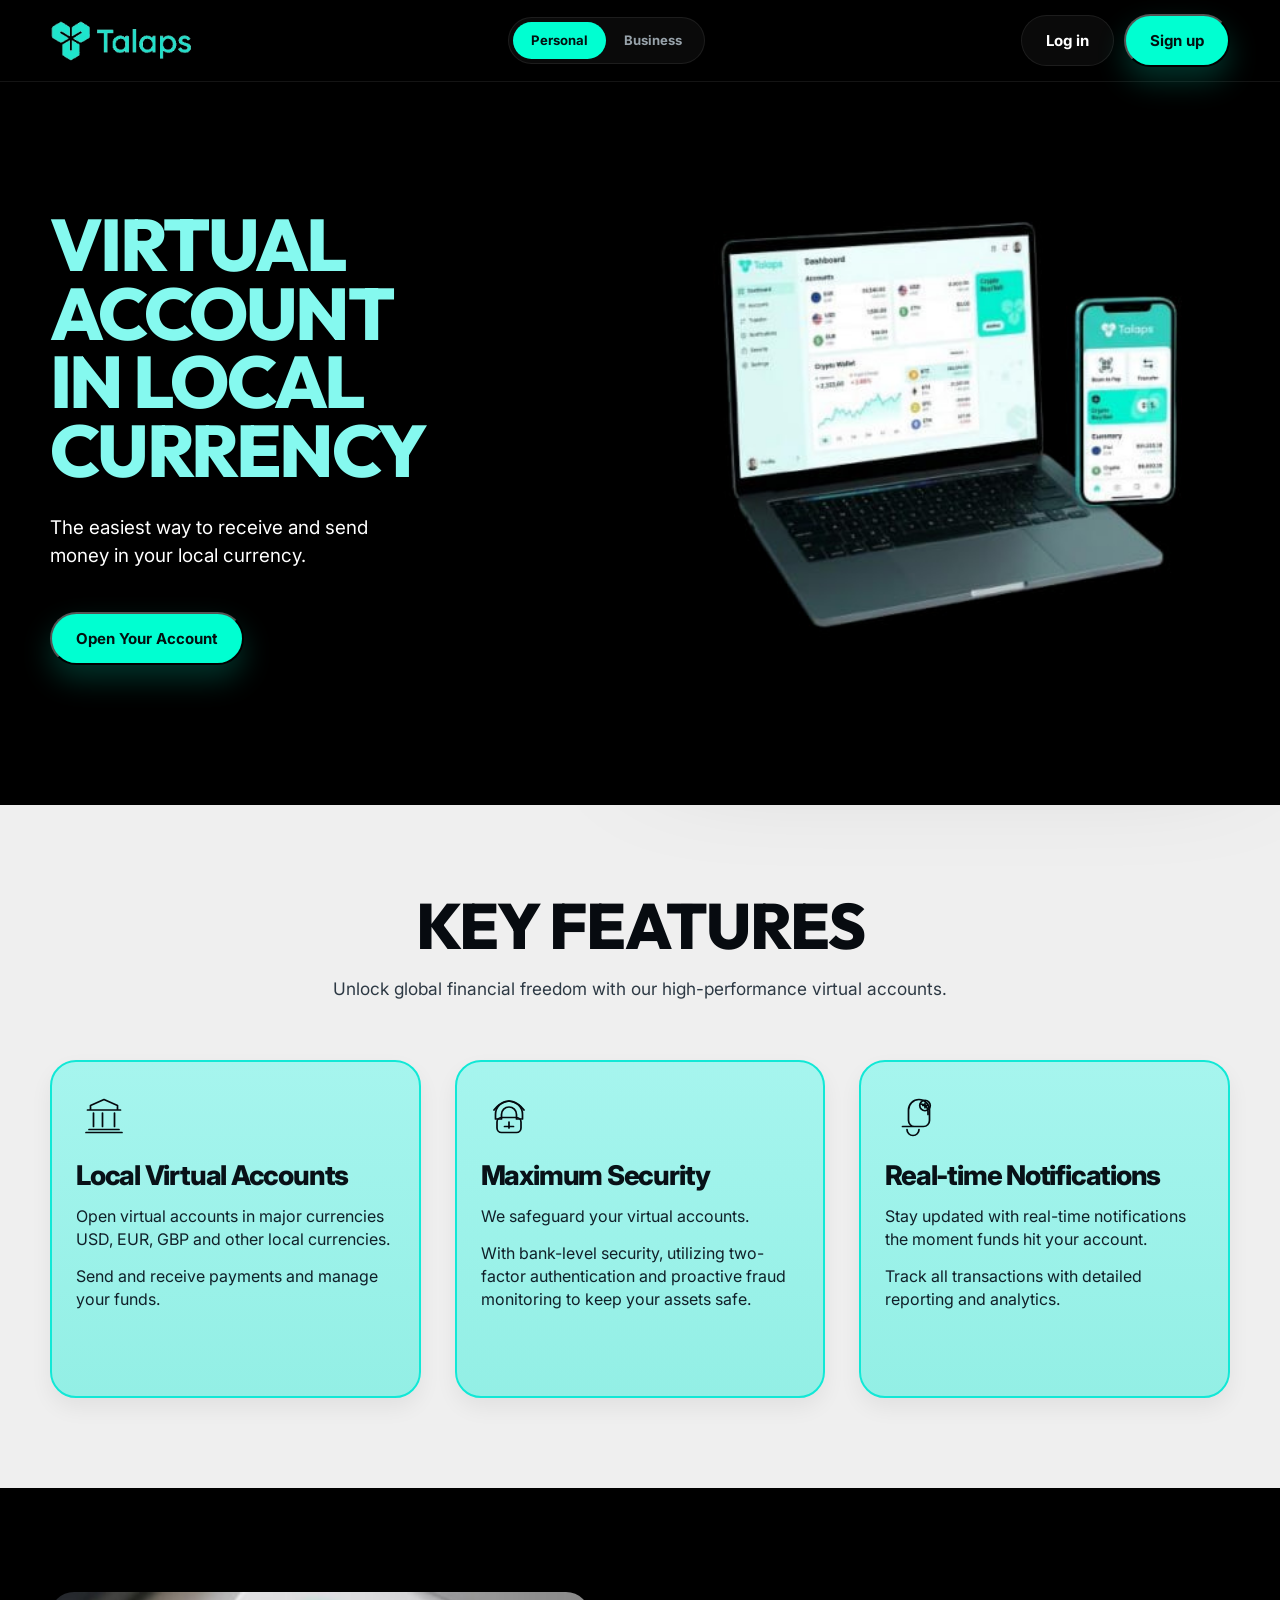
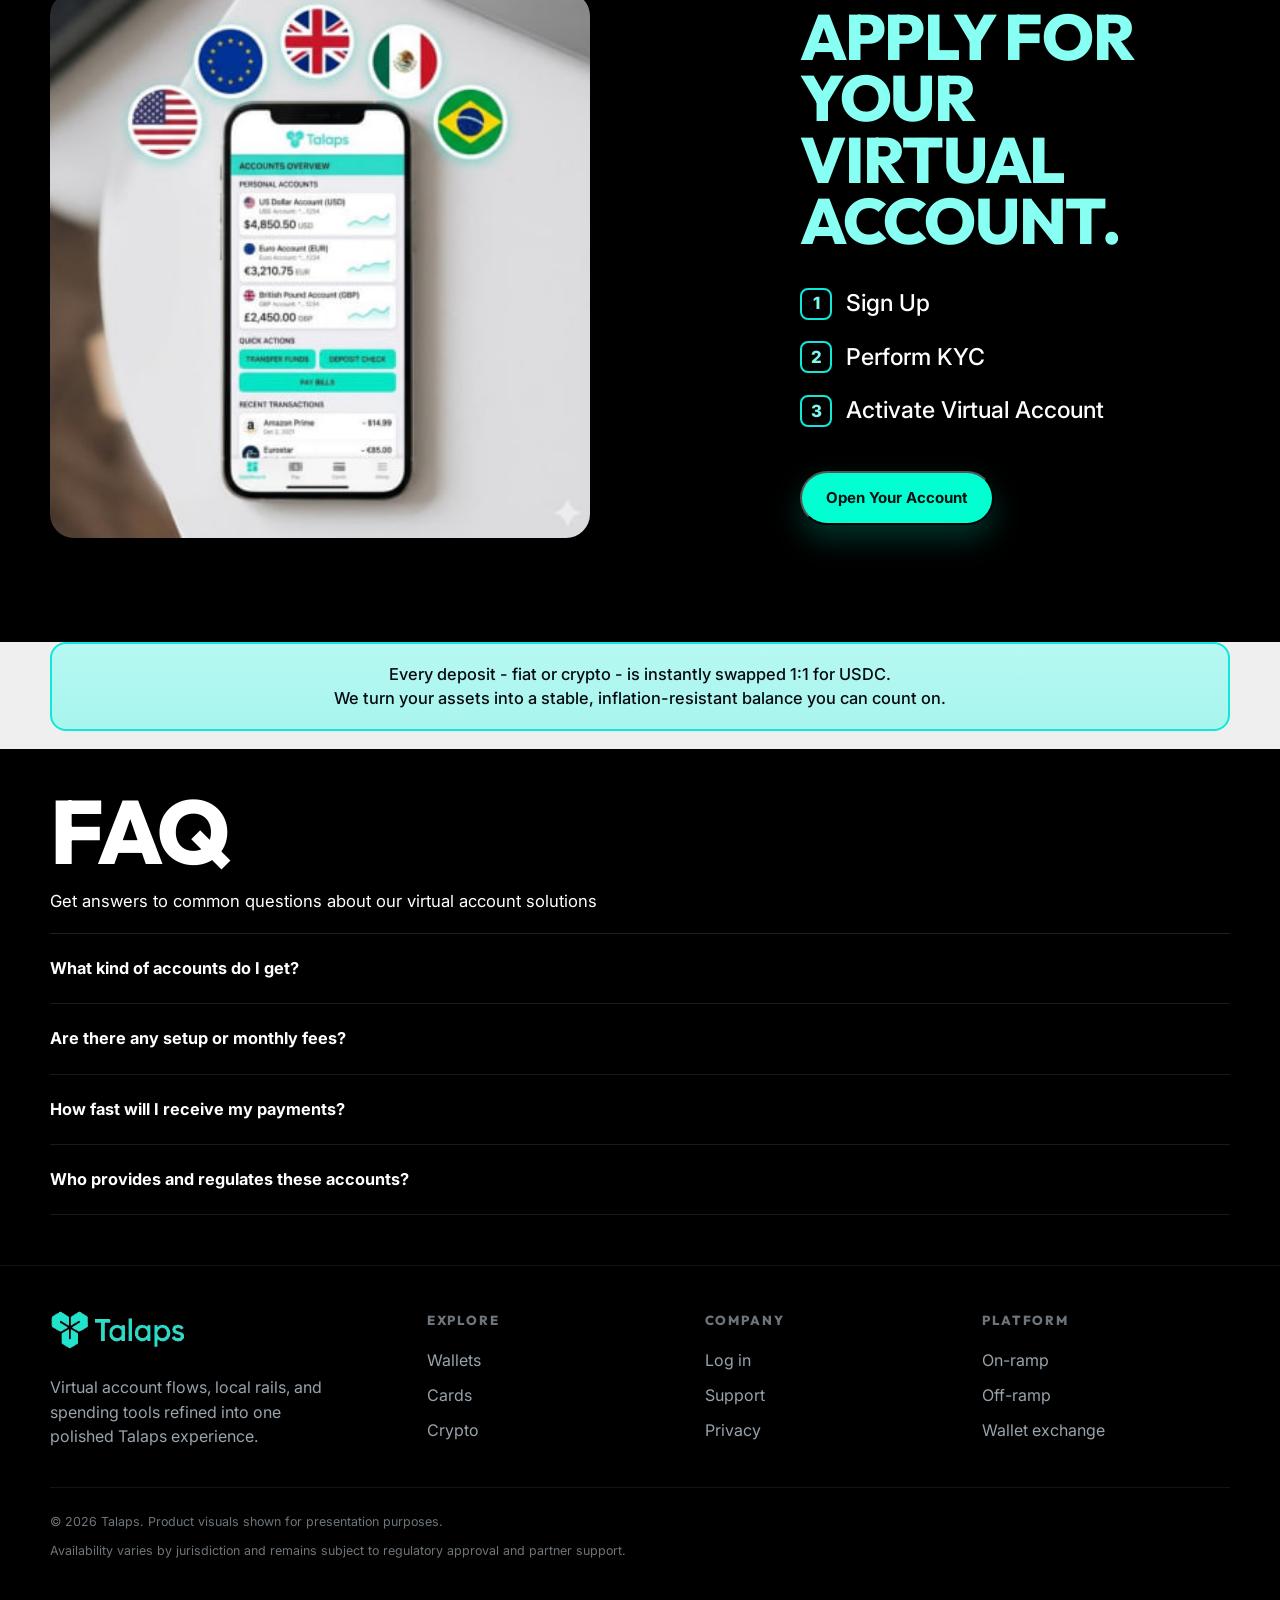
==== accounts.html @ 057b043e "Update Talaps site pages and assets # Conflicts: #	style.css" ====
<!DOCTYPE html>
<html lang="en">

<head>
    <meta charset="UTF-8">
    <meta name="viewport" content="width=device-width, initial-scale=1.0">
    <title>Talaps Accounts | Virtual Account In Local Currency</title>
    <link rel="preconnect" href="https://fonts.googleapis.com">
    <link rel="preconnect" href="https://fonts.gstatic.com" crossorigin>
    <link
        href="https://fonts.googleapis.com/css2?family=Inter:wght@400;500;600;700;800&family=Outfit:wght@700;800&display=swap"
        rel="stylesheet">
    <link rel="stylesheet" href="style.css">
    <script src="app.js" defer></script>
</head>

<body class="accounts-page-body">
    <nav class="navbar">
        <div class="nav-content">
            <a href="index.html" class="logo" aria-label="Talaps home">
                <img src="assets/talaps555_clean_edgepeeled.png" alt="Talaps" class="logo-img">
            </a>

            <div class="segment-menu" data-segment-menu>
                <div class="toggle-pill" aria-label="Product type">
                    <button type="button" class="toggle-btn active" data-type="personal" data-segment-panel="personal">Personal</button>
                    <button type="button" class="toggle-btn" data-type="business" data-segment-panel="business">Business</button>
                </div>

                <div class="segment-submenu active" data-segment-submenu="personal" aria-label="Personal product categories">
                    <a href="accounts.html" class="submenu-link active">Accounts</a>
                    <a href="cards.html" class="submenu-link">Cards</a>
                    <a href="crypto.html" class="submenu-link">Crypto</a>
                </div>

                <div class="segment-submenu" data-segment-submenu="business" aria-label="Business product categories">
                    <a href="business.html#business-accounts" class="submenu-link">Accounts</a>
                    <a href="business.html#business-cards" class="submenu-link">Cards</a>
                    <a href="business.html#business-crypto" class="submenu-link">Crypto</a>
                </div>
            </div>

            <div class="nav-auth" aria-label="Account access">
                <button type="button" class="btn btn-secondary nav-auth-btn" data-auth-open="login">Log in</button>
                <button type="button" class="btn btn-primary nav-auth-btn nav-auth-btn-primary"
                    data-auth-open="register">Sign up</button>
            </div>
        </div>
    </nav>

    <div class="auth-modal" data-auth-modal hidden>
        <div class="auth-modal-backdrop" data-auth-close></div>
        <div class="auth-dialog" role="dialog" aria-modal="true" aria-labelledby="auth-title">
            <button type="button" class="auth-close" data-auth-close aria-label="Close account dialog">&times;</button>

            <div class="auth-brand-row">
                <span class="auth-brand-mark" aria-hidden="true">
                    <img src="assets/talaps_mark.svg" alt="" class="auth-brand-mark-img">
                </span>
                <div class="auth-brand-copy">
                    <h2 id="auth-title" data-auth-title>Welcome back to Talaps</h2>
                    <p class="auth-brand-text" data-auth-subtitle>Sign in to your account</p>
                </div>
            </div>

            <form class="auth-form" data-auth-form novalidate>
                <label class="auth-field" data-auth-name-field hidden>
                    <span>Full name</span>
                    <input type="text" name="full_name" placeholder="Your name" autocomplete="name">
                </label>

                <label class="auth-field">
                    <span>Email</span>
                    <input type="email" name="email" placeholder="Email" autocomplete="email">
                </label>

                <label class="auth-field">
                    <span>Password</span>
                    <input type="password" name="password" placeholder="Password" autocomplete="current-password">
                </label>

                <label class="auth-field" data-auth-confirm-field hidden>
                    <span>Confirm password</span>
                    <input type="password" name="confirm_password" placeholder="Confirm password"
                        autocomplete="new-password">
                </label>

                <button type="submit" class="auth-submit" data-auth-submit>Continue</button>
            </form>

            <div class="auth-meta" data-auth-login-meta>
                <a href="#" class="auth-link">Forgot password?</a>
            </div>

            <p class="auth-switch-row" data-auth-login-switch>
                Don't have an account?
                <button type="button" class="auth-switch-link" data-auth-switch="register">Register</button>
            </p>

            <p class="auth-switch-row" data-auth-register-switch hidden>
                Already have an account?
                <button type="button" class="auth-switch-link" data-auth-switch="login">Log in</button>
            </p>
        </div>
    </div>

    <main class="accounts-page-main">
        <section class="accounts-hero">
            <div class="accounts-shell accounts-hero-grid">
                <div class="accounts-hero-copy reveal">
                    <h1 class="accounts-hero-title">VIRTUAL ACCOUNT<br>IN LOCAL CURRENCY</h1>
                    <p class="accounts-hero-subtitle">The easiest way to receive and send money in your local currency.</p>
                    <button type="button" class="btn btn-primary accounts-hero-cta" data-auth-open="register">Open Your Account</button>
                </div>

                <div class="accounts-hero-visual reveal" data-reveal="right">
                    <img src="assets/talaps500.jpg" alt="Talaps dashboard shown on laptop and phone"
                        class="accounts-hero-composite">
                </div>
            </div>
        </section>

        <section class="accounts-features-section">
            <div class="accounts-shell">
                <div class="accounts-section-head reveal">
                    <h2>KEY FEATURES</h2>
                    <p>Unlock global financial freedom with our high-performance virtual accounts.</p>
                </div>

                <div class="accounts-feature-grid">
                    <article class="accounts-feature-card reveal">
                        <div class="accounts-feature-icon" aria-hidden="true">
                            <svg viewBox="0 0 64 64" role="presentation">
                                <path d="M10 24h44M14 24V18l18-8 18 8v6M18 28v18M30 28v18M46 28v18M12 50h40M8 54h48" />
                            </svg>
                        </div>
                        <h3>Local Virtual Accounts</h3>
                        <p>Open virtual accounts in major currencies USD, EUR, GBP and other local currencies.</p>
                        <p>Send and receive payments and manage your funds.</p>
                    </article>

                    <article class="accounts-feature-card reveal">
                        <div class="accounts-feature-icon" aria-hidden="true">
                            <svg viewBox="0 0 64 64" role="presentation">
                                <path d="M32 12a18 18 0 0 1 18 18v6h-8v-6a10 10 0 0 0-20 0v6h-8v-6a18 18 0 0 1 18-18Z" />
                                <rect x="16" y="34" width="32" height="20" rx="6" ry="6" />
                                <path d="M32 40v8M26 46h12" />
                                <path d="M12 24c4-6 10-10 20-12M52 24c-4-6-10-10-20-12" />
                            </svg>
                        </div>
                        <h3>Maximum Security</h3>
                        <p>We safeguard your virtual accounts.</p>
                        <p>With bank-level security, utilizing two-factor authentication and proactive fraud monitoring to keep your assets safe.</p>
                    </article>

                    <article class="accounts-feature-card reveal">
                        <div class="accounts-feature-icon" aria-hidden="true">
                            <svg viewBox="0 0 64 64" role="presentation">
                                <path d="M18 46h28a8 8 0 0 0 8-8V24a14 14 0 0 0-28 0v14a8 8 0 0 0 8 8Z" />
                                <path d="M24 50a8 8 0 0 0 16 0" />
                                <path d="M42 16a10 10 0 0 1 10 10v4" />
                                <circle cx="48" cy="18" r="7" />
                                <path d="M48 15v6M45 18h6" />
                            </svg>
                        </div>
                        <h3>Real-time Notifications</h3>
                        <p>Stay updated with real-time notifications the moment funds hit your account.</p>
                        <p>Track all transactions with detailed reporting and analytics.</p>
                    </article>
                </div>
            </div>
        </section>

        <section class="accounts-apply-section">
            <div class="accounts-shell accounts-apply-grid">
                <div class="accounts-apply-visual reveal" data-reveal="left">
                    <div class="accounts-apply-frame">
                        <img src="assets/talaps501.jpg" alt="Talaps virtual account interface with country flags"
                            class="accounts-apply-image">
                    </div>
                </div>

                <div class="accounts-apply-copy reveal">
                    <h2>APPLY FOR YOUR<br>VIRTUAL ACCOUNT.</h2>

                    <ol class="accounts-step-list">
                        <li><span class="accounts-step-number">1</span><span>Sign Up</span></li>
                        <li><span class="accounts-step-number">2</span><span>Perform KYC</span></li>
                        <li><span class="accounts-step-number">3</span><span>Activate Virtual Account</span></li>
                    </ol>

                    <button type="button" class="btn btn-primary accounts-apply-cta" data-auth-open="register">Open Your Account</button>
                </div>
            </div>
        </section>

        <section class="accounts-note-section">
            <div class="accounts-shell">
                <div class="accounts-note-banner reveal">
                    <p>Every deposit - fiat or crypto - is instantly swapped 1:1 for USDC.</p>
                    <p>We turn your assets into a stable, inflation-resistant balance you can count on.</p>
                </div>
            </div>
        </section>

        <section class="accounts-faq-section">
            <div class="accounts-shell accounts-faq-shell reveal">
                <h2 class="accounts-faq-title">FAQ</h2>
                <p class="accounts-faq-intro">Get answers to common questions about our virtual account solutions</p>

                <div class="faq-container">
                    <div class="faq-item">
                        <button class="faq-trigger" aria-expanded="false">
                            <span>What kind of accounts do I get?</span>
                            <span class="faq-symbol" aria-hidden="true">+</span>
                        </button>
                        <div class="faq-answer">
                            <div class="faq-answer-inner">
                                <p>Talaps virtual accounts are built for local-currency receiving, global payments, and smooth balance management in one place.</p>
                            </div>
                        </div>
                    </div>

                    <div class="faq-item">
                        <button class="faq-trigger" aria-expanded="false">
                            <span>Are there any setup or monthly fees?</span>
                            <span class="faq-symbol" aria-hidden="true">+</span>
                        </button>
                        <div class="faq-answer">
                            <div class="faq-answer-inner">
                                <p>Pricing depends on your selected plan and region, with the full breakdown shown before you complete onboarding.</p>
                            </div>
                        </div>
                    </div>

                    <div class="faq-item">
                        <button class="faq-trigger" aria-expanded="false">
                            <span>How fast will I receive my payments?</span>
                            <span class="faq-symbol" aria-hidden="true">+</span>
                        </button>
                        <div class="faq-answer">
                            <div class="faq-answer-inner">
                                <p>Transfer speed depends on the corridor and rail used, but the product is designed for fast visibility once funds arrive.</p>
                            </div>
                        </div>
                    </div>

                    <div class="faq-item">
                        <button class="faq-trigger" aria-expanded="false">
                            <span>Who provides and regulates these accounts?</span>
                            <span class="faq-symbol" aria-hidden="true">+</span>
                        </button>
                        <div class="faq-answer">
                            <div class="faq-answer-inner">
                                <p>Talaps works with regulated partners and licensed infrastructure where required for account issuance and payment rails.</p>
                            </div>
                        </div>
                    </div>
                </div>
            </div>
        </section>
    </main>

    <footer class="footer accounts-footer">
        <div class="container footer-grid">
            <div class="footer-brand">
                <a href="index.html" class="logo">
                    <img src="assets/talaps555_clean_edgepeeled.png" alt="Talaps" class="logo-img footer-logo">
                </a>
                <p>Virtual account flows, local rails, and spending tools refined into one polished Talaps experience.</p>
            </div>

            <div class="footer-col">
                <h4>Explore</h4>
                <a href="accounts.html">Wallets</a>
                <a href="cards.html">Cards</a>
                <a href="crypto.html">Crypto</a>
            </div>

            <div class="footer-col">
                <h4>Company</h4>
                <a href="#" data-auth-open="login">Log in</a>
                <a href="#">Support</a>
                <a href="#">Privacy</a>
            </div>

            <div class="footer-col">
                <h4>Platform</h4>
                <a href="#">On-ramp</a>
                <a href="#">Off-ramp</a>
                <a href="#">Wallet exchange</a>
            </div>
        </div>

        <div class="container fine-print">
            <p>&copy; 2026 Talaps. Product visuals shown for presentation purposes.</p>
            <p>Availability varies by jurisdiction and remains subject to regulatory approval and partner support.</p>
        </div>
    </footer>
</body>

</html>
---- style.css ----
:root {
    --accent: #00ffd1;
    --accent-strong: #00f1c6;
    --accent-soft: rgba(0, 255, 209, 0.16);
    --accent-border: rgba(0, 255, 209, 0.28);
    --bg-dark: #090b0c;
    --bg-panel: #111416;
    --bg-panel-strong: #15191c;
    --bg-light: #f8f8f6;
    --text-primary: #ffffff;
    --text-secondary: #98a3ab;
    --text-muted: #6d757b;
    --text-dark: #101215;
    --border-dark: rgba(255, 255, 255, 0.08);
    --border-light: rgba(10, 18, 24, 0.12);
    --shadow-soft: 0 18px 48px rgba(0, 0, 0, 0.26);
    --shadow-strong: 0 28px 70px rgba(0, 0, 0, 0.42);
    --container-width: 1180px;
    --section-padding: clamp(64px, 7vw, 96px);
    --navbar-height: 76px;
    --hero-edge-gap: clamp(52px, 5vw, 78px);
    --radius-lg: 24px;
    --radius-xl: 32px;
    --transition-smooth: 280ms ease;
}

* {
    box-sizing: border-box;
}

html {
    scroll-behavior: smooth;
}

body {
    margin: 0;
    background:
        radial-gradient(circle at top, rgba(0, 255, 209, 0.06), transparent 24%),
        var(--bg-dark);
    color: var(--text-primary);
    font-family: 'Inter', sans-serif;
    line-height: 1.55;
    overflow-x: hidden;
    -webkit-font-smoothing: antialiased;
}

img {
    display: block;
    max-width: 100%;
}

a {
    color: inherit;
    text-decoration: none;
}

button {
    font: inherit;
}

h1,
h2,
h3,
h4 {
    margin: 0;
    font-family: 'Outfit', sans-serif;
    font-weight: 800;
    letter-spacing: -0.02em;
    text-transform: uppercase;
}

p {
    margin: 0;
}

.container,
.nav-content {
    width: min(calc(100% - 48px), var(--container-width));
    margin: 0 auto;
}

.section {
    padding: var(--section-padding) 0;
}

.white-bg {
    background: var(--bg-light);
    color: var(--text-dark);
}

.section-title {
    font-size: clamp(2.5rem, 6vw, 4rem);
    text-align: center;
    margin-bottom: 60px;
    line-height: 1.15;
}

.text-gradient {
    background: linear-gradient(135deg, #ffffff 0%, var(--accent) 76%);
    -webkit-background-clip: text;
    background-clip: text;
    -webkit-text-fill-color: transparent;
}

.navbar {
    position: relative;
    inset: auto;
    height: auto;
    display: flex;
    align-items: center;
    background: rgba(9, 11, 12, 0.9);
    backdrop-filter: blur(18px);
    -webkit-backdrop-filter: blur(18px);
    border-bottom: 1px solid var(--border-dark);
    z-index: 1000;
    transition: background var(--transition-smooth), border-color var(--transition-smooth), box-shadow var(--transition-smooth);
    padding: 14px 0;
}

.navbar.scrolled {
    background: rgba(9, 11, 12, 0.96);
    border-color: rgba(255, 255, 255, 0.12);
    box-shadow: 0 14px 38px rgba(0, 0, 0, 0.24);
}

.nav-content {
    display: grid;
    grid-template-columns: auto 1fr auto;
    align-items: center;
    column-gap: 28px;
    row-gap: 12px;
}

.logo {
    display: inline-flex;
    align-items: center;
    grid-column: 1;
    grid-row: 1;
}

.logo-img {
    height: 42px;
    width: auto;
}

.segment-menu {
    grid-column: 2;
    grid-row: 1;
    justify-self: center;
    position: relative;
    display: grid;
    justify-items: center;
}

.toggle-pill {
    display: inline-flex;
    align-items: center;
    padding: 4px;
    border-radius: 999px;
    border: 1px solid var(--border-dark);
    background: rgba(255, 255, 255, 0.04);
    position: relative;
    z-index: 2;
}

.segment-submenu {
    position: absolute;
    top: calc(100% + 16px);
    left: 50%;
    width: min(240px, calc(100vw - 48px));
    padding: 20px 20px 16px;
    border-radius: 20px;
    border: 1px solid rgba(255, 255, 255, 0.08);
    background: rgba(6, 9, 11, 0.98);
    box-shadow: 0 24px 60px rgba(0, 0, 0, 0.42);
    display: grid;
    gap: 4px;
    opacity: 0;
    visibility: hidden;
    pointer-events: none;
    transform: translate(-50%, 12px) scale(0.985);
    transform-origin: top center;
    filter: blur(8px);
    transition:
        opacity 300ms cubic-bezier(0.22, 0.61, 0.36, 1),
        transform 360ms cubic-bezier(0.22, 0.61, 0.36, 1),
        filter 300ms ease,
        visibility 360ms ease;
    z-index: 8;
}

.segment-menu.open .segment-submenu.active {
    opacity: 1;
    visibility: visible;
    pointer-events: auto;
    transform: translate(-50%, 0) scale(1);
    filter: blur(0);
}

.submenu-link {
    display: block;
    width: 100%;
    padding: 8px 0;
    color: rgba(255, 255, 255, 0.9);
    font-size: 1rem;
    font-weight: 700;
    letter-spacing: -0.03em;
    line-height: 1.18;
    opacity: 0;
    transform: translateY(8px);
    transition:
        color var(--transition-smooth),
        transform 320ms cubic-bezier(0.22, 0.61, 0.36, 1),
        opacity 260ms ease;
}

.segment-menu.open .segment-submenu.active .submenu-link {
    opacity: 1;
    transform: translateY(0);
}

.segment-menu.open .segment-submenu.active .submenu-link:nth-child(1) {
    transition-delay: 40ms;
}

.segment-menu.open .segment-submenu.active .submenu-link:nth-child(2) {
    transition-delay: 80ms;
}

.segment-menu.open .segment-submenu.active .submenu-link:nth-child(3) {
    transition-delay: 120ms;
}

.submenu-link:hover {
    color: var(--accent);
    transform: translateX(4px);
}

.submenu-link.active {
    color: var(--accent);
}

.toggle-btn {
    border: 0;
    background: transparent;
    color: var(--text-secondary);
    padding: 8px 18px;
    border-radius: 999px;
    font-size: 0.82rem;
    font-weight: 700;
    cursor: pointer;
    transition: background var(--transition-smooth), color var(--transition-smooth), transform var(--transition-smooth);
}

.toggle-btn.active {
    background: var(--accent);
    color: #041010;
}

.nav-actions {
    grid-column: 3;
    grid-row: 1;
    justify-self: end;
    display: inline-flex;
    align-items: center;
    gap: 20px;
    white-space: nowrap;
}

.nav-auth {
    justify-self: end;
    display: inline-flex;
    align-items: center;
    gap: 10px;
}

.nav-auth-btn {
    min-height: 44px;
    padding: 11px 18px;
    font-size: 0.88rem;
    white-space: nowrap;
}

body.modal-open {
    overflow: hidden;
}

.auth-modal {
    position: fixed;
    inset: 0;
    z-index: 1600;
    display: grid;
    place-items: center;
    padding: 24px;
    opacity: 0;
    pointer-events: none;
    transition: opacity 220ms ease;
}

.auth-modal[hidden] {
    display: none;
}

.auth-modal.open {
    opacity: 1;
    pointer-events: auto;
}

.auth-modal-backdrop {
    position: absolute;
    inset: 0;
    background: rgba(2, 5, 8, 0.76);
    backdrop-filter: blur(10px);
    -webkit-backdrop-filter: blur(10px);
}

.auth-dialog {
    position: relative;
    z-index: 1;
    width: min(100%, 436px);
    padding: 28px 28px 24px;
    border-radius: 24px;
    border: 1px solid rgba(0, 255, 209, 0.12);
    background: linear-gradient(180deg, #191d29 0%, #161923 100%);
    box-shadow: 0 28px 70px rgba(0, 0, 0, 0.46);
    transform: translateY(18px) scale(0.985);
    opacity: 0;
    transition: transform 240ms ease, opacity 240ms ease, border-color 240ms ease;
}

.auth-modal.open .auth-dialog {
    transform: translateY(0) scale(1);
    opacity: 1;
}

.auth-close {
    position: absolute;
    top: 14px;
    right: 14px;
    width: 36px;
    height: 36px;
    border: 1px solid rgba(255, 255, 255, 0.08);
    border-radius: 50%;
    background: rgba(255, 255, 255, 0.03);
    color: #dce6ec;
    font-size: 1.4rem;
    line-height: 1;
    cursor: pointer;
    transition: background var(--transition-smooth), border-color var(--transition-smooth), color var(--transition-smooth);
}

.auth-close:hover {
    background: rgba(255, 255, 255, 0.07);
    border-color: rgba(0, 255, 209, 0.18);
    color: #ffffff;
}

.auth-brand-row {
    display: flex;
    align-items: center;
    gap: 16px;
    margin-bottom: 24px;
    padding-right: 32px;
}

.auth-brand-mark {
    display: inline-flex;
    align-items: center;
    justify-content: center;
    width: 56px;
    height: 56px;
    flex-shrink: 0;
    border-radius: 16px;
    border: 1px solid rgba(0, 255, 209, 0.18);
    background: rgba(0, 255, 209, 0.06);
    box-shadow: inset 0 1px 0 rgba(255, 255, 255, 0.03);
}

.auth-brand-mark-img {
    width: 28px;
    height: 28px;
    object-fit: contain;
}

.auth-brand-copy h2 {
    font-family: 'Inter', sans-serif;
    font-size: clamp(1.72rem, 2vw, 2.1rem);
    font-weight: 800;
    line-height: 1.12;
    letter-spacing: -0.03em;
    text-transform: none;
    color: #ffffff;
}

.auth-brand-text {
    margin-top: 8px;
    color: #798a97;
    font-size: 0.98rem;
}

.auth-form {
    display: grid;
    gap: 14px;
}

.auth-field {
    display: grid;
    gap: 8px;
}

.auth-field span {
    color: #8da0ae;
    font-size: 0.78rem;
    font-weight: 700;
    letter-spacing: 0.05em;
    text-transform: uppercase;
}

.auth-field input {
    width: 100%;
    border: 1px solid rgba(255, 255, 255, 0.08);
    border-radius: 14px;
    background: #121723;
    color: #ffffff;
    padding: 15px 16px;
    font-size: 0.98rem;
    outline: none;
    transition: border-color var(--transition-smooth), box-shadow var(--transition-smooth), background var(--transition-smooth);
}

.auth-field input::placeholder {
    color: #5d6975;
}

.auth-field input:focus {
    border-color: rgba(0, 255, 209, 0.42);
    box-shadow: 0 0 0 4px rgba(0, 255, 209, 0.12);
    background: #101520;
}

.auth-submit {
    margin-top: 4px;
    min-height: 52px;
    border: 0;
    border-radius: 14px;
    background: linear-gradient(135deg, #18f5d7 0%, #06cdb6 100%);
    color: #031012;
    font-size: 0.98rem;
    font-weight: 800;
    cursor: pointer;
    box-shadow: 0 16px 34px rgba(0, 255, 209, 0.18);
    transition: transform var(--transition-smooth), box-shadow var(--transition-smooth), filter var(--transition-smooth);
}

.auth-submit:hover {
    transform: translateY(-1px);
    box-shadow: 0 18px 38px rgba(0, 255, 209, 0.22);
    filter: brightness(1.02);
}

.auth-submit:disabled {
    cursor: default;
    filter: saturate(0.8);
    opacity: 0.82;
}

.auth-meta {
    margin-top: 14px;
    display: flex;
    justify-content: flex-end;
}

.auth-link,
.auth-switch-link {
    color: #5cf9e0;
    font-weight: 600;
    transition: color var(--transition-smooth), opacity var(--transition-smooth);
}

.auth-link:hover,
.auth-switch-link:hover {
    color: #94fff1;
}

.auth-switch-row {
    margin-top: 18px;
    text-align: center;
    color: #91a3af;
    font-size: 0.96rem;
}

.auth-switch-link {
    padding: 0;
    border: 0;
    background: transparent;
    cursor: pointer;
    font: inherit;
    margin-left: 6px;
}

.nav-link {
    color: var(--text-primary);
    font-size: 0.92rem;
    font-weight: 600;
    opacity: 0.92;
}

.nav-link:hover {
    color: var(--accent);
}

.btn {
    display: inline-flex;
    align-items: center;
    justify-content: center;
    gap: 10px;
    padding: 13px 24px;
    border-radius: 999px;
    font-size: 0.94rem;
    font-weight: 700;
    transition: transform var(--transition-smooth), box-shadow var(--transition-smooth), background var(--transition-smooth), color var(--transition-smooth);
}

.btn:hover {
    transform: translateY(-1px);
}

.btn-primary {
    background: var(--accent);
    color: #031010;
    box-shadow: 0 14px 30px rgba(0, 255, 209, 0.2);
}

.btn-primary:hover {
    background: var(--accent-strong);
    box-shadow: 0 18px 36px rgba(0, 255, 209, 0.28);
}

.btn-secondary {
    background: rgba(255, 255, 255, 0.04);
    color: var(--text-primary);
    border: 1px solid var(--border-dark);
}

.btn-secondary:hover {
    background: rgba(255, 255, 255, 0.08);
    border-color: rgba(255, 255, 255, 0.16);
}

.hero {
    position: relative;
    overflow: hidden;
    background: #000000;
    padding-top: var(--hero-edge-gap);
    padding-bottom: var(--hero-edge-gap);
}

.hero-container {
    display: grid;
    grid-template-columns: minmax(0, 1fr) minmax(0, 1fr);
    gap: clamp(24px, 3.4vw, 44px);
    align-items: center;
}

.section-title {
    font-size: clamp(3.1rem, 6vw, 5.35rem);
    line-height: 1.02;
    margin-bottom: 22px;
}

.hero-copy {
    max-width: 560px;
}

.hero-title.section-title {
    width: auto;
    max-width: 560px;
    margin: 0 0 20px;
    font-size: clamp(2rem, 3vw, 2.85rem);
    line-height: 1.02;
    letter-spacing: -0.02em;
}

.hero-title-line {
    display: block;
    white-space: nowrap;
}

.hero-subtitle {
    max-width: 500px;
    margin-bottom: 30px;
    font-size: 1.08rem;
    color: var(--text-secondary);
}

.hero-actions {
    display: flex;
    align-items: center;
    flex-wrap: wrap;
    gap: 16px 20px;
}

.products-main .hero {
    padding-bottom: clamp(24px, 4vw, 46px);
}

.products-main .hero-copy {
    max-width: 700px;
}

.products-main .hero-subtitle {
    max-width: 640px;
}

.products-hero-note {
    margin-top: 16px;
    color: var(--text-secondary);
    font-size: 0.98rem;
}

.product-grid {
    display: grid;
    grid-template-columns: repeat(2, minmax(0, 1fr));
    gap: clamp(20px, 2vw, 26px);
}

.product-card {
    background: linear-gradient(160deg, rgba(17, 20, 22, 0.9), rgba(9, 11, 12, 0.95));
    border: 1px solid var(--border-dark);
    border-radius: var(--radius-lg);
    padding: clamp(18px, 2.3vw, 24px);
    box-shadow: var(--shadow-soft);
    display: grid;
    gap: 16px;
}

.product-card .media-shell {
    min-height: 240px;
}

.product-title {
    font-family: 'Outfit', sans-serif;
    font-size: clamp(1.3rem, 2vw, 1.6rem);
    text-transform: uppercase;
    letter-spacing: 0.02em;
}

.product-desc {
    color: var(--text-secondary);
}

.product-list {
    margin: 0;
    padding-left: 18px;
    color: #c7d0d7;
    display: grid;
    gap: 8px;
}

.product-list li::marker {
    color: var(--accent);
}

.product-actions {
    display: flex;
    flex-wrap: wrap;
    gap: 10px;
}

.cards-main .section {
    padding-block: clamp(52px, 6vw, 84px);
}

.cards-hero-inner {
    display: grid;
    justify-items: center;
    text-align: center;
    gap: 16px;
    background: #040607;
    border: 1px solid rgba(255, 255, 255, 0.08);
    border-radius: 26px;
    padding: clamp(22px, 3vw, 36px);
}

.cards-title {
    font-size: clamp(2rem, 4.2vw, 3rem);
    text-transform: uppercase;
    color: #8df8ef;
    letter-spacing: 0.01em;
}

.cards-subtitle {
    color: #d6e0e7;
    max-width: 780px;
}

.cards-hero-image {
    width: min(100%, 560px);
    border-radius: 20px;
}

.cards-split-wrap {
    background: #e8e8e8;
}

.cards-split {
    display: grid;
    grid-template-columns: 1.1fr 1fr;
    gap: clamp(26px, 4vw, 42px);
    padding: clamp(22px, 3vw, 34px);
    border: 1px solid rgba(8, 14, 20, 0.25);
    border-radius: 20px;
    background: #f4f4f4;
}

.cards-copy {
    display: grid;
    align-content: center;
    gap: 16px;
    color: #0f1418;
}

.cards-block-title {
    font-size: clamp(1.9rem, 3.8vw, 2.7rem);
    letter-spacing: 0.01em;
    line-height: 1.06;
}

.cards-pill-grid {
    display: grid;
    grid-template-columns: repeat(3, minmax(0, 1fr));
    gap: 10px;
}

.cards-pill {
    border: 1px solid rgba(0, 255, 209, 0.5);
    border-radius: 12px;
    background: rgba(0, 255, 209, 0.2);
    color: #0d1317;
    padding: 10px;
    font-size: 0.82rem;
    font-weight: 600;
}

.cards-photo img {
    width: 100%;
    height: 100%;
    border-radius: 16px;
    object-fit: cover;
}

.cards-pay-wrap {
    background: #e8e8e8;
}

.cards-pay-grid {
    display: grid;
    grid-template-columns: 1fr 1fr;
    gap: clamp(28px, 4vw, 44px);
    align-items: center;
    background: #040607;
    border-radius: 24px;
    border: 1px solid rgba(255, 255, 255, 0.08);
    padding: clamp(20px, 3vw, 34px);
}

.cards-pay-visual img {
    width: 100%;
    border-radius: 16px;
}

.cards-pay-copy {
    display: grid;
    gap: 14px;
    color: #fff;
}

.cards-compare {
    background: #e8e8e8;
}

.cards-compare-grid {
    display: grid;
    grid-template-columns: repeat(2, minmax(0, 1fr));
    gap: clamp(18px, 2vw, 24px);
}

.cards-card {
    border: 1px solid rgba(8, 14, 20, 0.2);
    border-radius: 16px;
    background: #f7f7f7;
    padding: 18px;
    color: #141a1e;
}

.cards-card img {
    width: 100%;
    height: auto;
    border-radius: 14px;
    margin-bottom: 14px;
}

.cards-card h3 {
    font-size: 1.26rem;
    margin-bottom: 10px;
}

.cards-card ul {
    margin: 0;
    padding-left: 18px;
    display: grid;
    gap: 8px;
}

.cards-faq-wrap {
    background: #e8e8e8;
}

.cards-faq-box {
    background: #040607;
    border-radius: 24px;
    border: 1px solid rgba(255, 255, 255, 0.08);
    padding: clamp(20px, 3vw, 34px);
}

.cards-faq-box .faq-title,
.cards-faq-box .faq-intro {
    color: #fff;
}

.cards-page-ref {
    background: #e7e7e7;
    color: #10161b;
    padding-bottom: 20px;
}

.cpage-wrap {
    padding-block: 24px;
}

.cpage-panel {
    border-radius: 0;
    border: 1px solid rgba(0, 0, 0, 0.45);
    background: #040607;
    color: #fff;
    padding: clamp(20px, 3vw, 34px);
}

.cpage-panel-hero {
    display: grid;
    justify-items: center;
    text-align: center;
    gap: 12px;
}

.cpage-title {
    font-size: clamp(2rem, 4vw, 3rem);
    color: #8df8ef;
    text-transform: uppercase;
    letter-spacing: 0.01em;
}

.cpage-subtitle {
    font-size: 0.95rem;
    color: #f4f8fb;
}

.cpage-hero-img {
    width: min(100%, 460px);
}

.cpage-cta {
    margin-top: 4px;
}

.cpage-light-card {
    border: 1px solid rgba(0, 0, 0, 0.4);
    background: #f3f3f3;
    padding: clamp(18px, 2.6vw, 30px);
    display: grid;
    grid-template-columns: 1.05fr 1fr;
    gap: clamp(18px, 3vw, 30px);
    align-items: center;
}

.cpage-light-copy h2 {
    color: #070b0e;
    font-size: clamp(2rem, 3.6vw, 3rem);
    line-height: 1.03;
    text-transform: uppercase;
    margin-bottom: 14px;
}

.cpage-light-copy p {
    color: #29343d;
    margin-bottom: 16px;
}

.cpage-mini-grid {
    display: grid;
    grid-template-columns: repeat(3, minmax(0, 1fr));
    gap: 10px;
}

.cpage-mini {
    border: 1px solid rgba(0, 206, 181, 0.7);
    border-radius: 12px;
    background: rgba(0, 255, 209, 0.25);
    color: #0d1418;
    font-size: 0.78rem;
    font-weight: 600;
    padding: 10px;
}

.cpage-light-image img {
    width: 100%;
    border-radius: 14px;
}

.cpage-panel-pay {
    display: grid;
    grid-template-columns: 1fr 1.1fr;
    gap: clamp(18px, 3vw, 32px);
    align-items: center;
}

.cpage-pay-img img {
    width: 100%;
    border-radius: 0;
}

.cpage-pay-copy h2 {
    font-size: clamp(2rem, 3.8vw, 3rem);
    text-transform: uppercase;
    margin-bottom: 10px;
}

.cpage-pay-copy p {
    color: #e5edf2;
}

.cpage-cards-grid {
    display: grid;
    grid-template-columns: repeat(2, minmax(0, 1fr));
    gap: clamp(16px, 2.2vw, 24px);
}

.cpage-card {
    background: #efefef;
    border-radius: 0;
    padding: 14px;
    color: #0f171c;
}

.cpage-card img {
    width: 100%;
    border-radius: 12px;
    margin-bottom: 10px;
}

.cpage-card ul {
    margin: 0;
    padding-left: 18px;
    display: grid;
    gap: 8px;
}

.cpage-panel-faq h2 {
    font-size: clamp(2.4rem, 4vw, 3.5rem);
    margin-bottom: 2px;
}

.cpage-panel-faq > p {
    color: #f3f9fd;
    margin-bottom: 16px;
}

.cpage-faq-list {
    border-top: 1px solid rgba(255, 255, 255, 0.2);
}

.cpage-faq-row {
    display: flex;
    align-items: center;
    justify-content: space-between;
    gap: 16px;
    padding: 12px 0;
    border-bottom: 1px solid rgba(255, 255, 255, 0.2);
    color: #fff;
}

.hero-link {
    display: inline-flex;
    align-items: center;
    gap: 8px;
    color: var(--text-primary);
    font-weight: 700;
    letter-spacing: -0.02em;
    opacity: 0.88;
}

.hero-link:hover {
    color: var(--accent);
}

.hero-visual,
.feature-visual,
.crypto-visual {
    display: flex;
    align-items: center;
    justify-content: center;
}

.hero-visual {
    justify-content: flex-end;
    overflow: visible;
}

.hero-visual.reveal,
.feature-visual.reveal,
.crypto-visual.reveal {
    opacity: 0;
    transform: translate3d(0, 42px, 0) scale(0.97);
    transition:
        opacity 1100ms cubic-bezier(0.22, 0.61, 0.36, 1),
        transform 1100ms cubic-bezier(0.22, 0.61, 0.36, 1);
}

.hero-visual.reveal[data-reveal="left"],
.feature-visual.reveal[data-reveal="left"],
.crypto-visual.reveal[data-reveal="left"] {
    transform: translate3d(-44px, 22px, 0) scale(0.97);
}

.hero-visual.reveal[data-reveal="right"],
.feature-visual.reveal[data-reveal="right"],
.crypto-visual.reveal[data-reveal="right"] {
    transform: translate3d(44px, 22px, 0) scale(0.97);
}

.hero-visual.reveal.active,
.feature-visual.reveal.active,
.crypto-visual.reveal.active {
    opacity: 1;
    transform: none;
}

.media-shell {
    position: relative;
    width: 100%;
    overflow: hidden;
    border-radius: var(--radius-xl);
    border: 1px solid var(--border-dark);
    background:
        radial-gradient(circle at top, rgba(0, 255, 209, 0.1), transparent 40%),
        linear-gradient(180deg, #0f1214 0%, #0b0d0f 100%);
    box-shadow: var(--shadow-strong);
    transition: box-shadow 220ms ease, border-color 220ms ease, background 220ms ease;
}

.media-shell-light {
    border-color: var(--border-light);
    background:
        radial-gradient(circle at top, rgba(0, 255, 209, 0.08), transparent 32%),
        linear-gradient(180deg, #ffffff 0%, #f0f4f3 100%);
    box-shadow: 0 18px 44px rgba(20, 30, 34, 0.12);
}

.media-shell-hero {
    width: min(100%, 520px);
    min-height: clamp(500px, 58vw, 700px);
    height: clamp(500px, 58vw, 700px);
    display: flex;
    align-items: center;
    justify-content: flex-end;
    padding: 0;
    border: 0;
    background: transparent;
    box-shadow: none;
    overflow: hidden;
    border-radius: 40px;
    isolation: auto;
}

.media-shell-hero::before {
    content: none;
}

.media-shell-hero::after,
.media-shell-crypto::after,
.media-shell-stack::after {
    content: "";
    position: absolute;
    inset: auto 12% -18% 12%;
    height: 34%;
    background: radial-gradient(circle, rgba(0, 255, 209, 0.18), transparent 70%);
    filter: blur(26px);
    opacity: 0.54;
    transform: scale(1);
    transition: opacity 200ms ease, transform 200ms ease;
    pointer-events: none;
}

.media-shell-hero::after {
    content: none;
}

.hero-img,
.feature-img {
    width: 100%;
    height: auto;
    object-fit: cover;
}

.media-shell-hero .hero-img {
    position: relative;
    z-index: 1;
    width: 100%;
    height: 100%;
    max-width: none;
    object-fit: cover;
    object-position: 50% 18%;
    margin-right: 0;
    mix-blend-mode: normal;
    filter:
        brightness(0.99)
        contrast(1.03)
        saturate(1.01)
        drop-shadow(0 28px 44px rgba(0, 0, 0, 0.26));
}

.hero-cutout-shell {
    min-height: auto;
    height: auto;
    justify-content: center;
    align-items: center;
    overflow: visible;
    border-radius: 0;
}

.media-shell-hero .hero-cutout-img {
    width: min(100%, 500px);
    height: auto;
    max-width: 100%;
    object-fit: contain;
    object-position: center;
    margin-right: 0;
    filter: drop-shadow(0 34px 52px rgba(0, 0, 0, 0.34));
}

.feature-grid {
    display: grid;
    grid-template-columns: repeat(2, minmax(0, 1fr));
    gap: clamp(42px, 6vw, 96px);
    align-items: center;
}

.feature-grid.reversed .feature-visual {
    order: -1;
}

.feature-content {
    display: flex;
    flex-direction: column;
}

.feature-title {
    font-size: clamp(1.95rem, 3vw, 2.65rem);
    line-height: 1.15;
    margin-bottom: 18px;
    text-transform: uppercase;
}

.feature-desc {
    margin-bottom: 16px;
    font-size: 1.05rem;
    color: var(--text-secondary);
}

.feature-copy {
    color: var(--text-secondary);
    max-width: 520px;
}

.white-bg .feature-desc,
.white-bg .feature-copy {
    color: #4d5961;
}

.badge-grid {
    display: flex;
    flex-wrap: wrap;
    gap: 10px;
    margin-top: 28px;
}

.network-badge {
    display: inline-flex;
    align-items: center;
    gap: 10px;
    padding: 10px 15px;
    border-radius: 999px;
    border: 1px solid rgba(14, 24, 30, 0.1);
    background: rgba(255, 255, 255, 0.94);
    box-shadow: 0 8px 18px rgba(8, 20, 28, 0.06);
    color: #1b242b;
    font-size: 0.9rem;
    font-weight: 600;
}

.flag-circle {
    width: 22px;
    height: 22px;
    flex-shrink: 0;
    border-radius: 50%;
    background-position: center;
    background-repeat: no-repeat;
    background-size: 100% 100%;
    box-shadow: inset 0 0 0 1px rgba(0, 0, 0, 0.08);
    overflow: hidden;
}

.flag-us {
    background-image: url("data:image/svg+xml,%3Csvg xmlns='http://www.w3.org/2000/svg' viewBox='0 0 24 24'%3E%3Cdefs%3E%3CclipPath id='c'%3E%3Ccircle cx='12' cy='12' r='12'/%3E%3C/clipPath%3E%3C/defs%3E%3Cg clip-path='url(%23c)'%3E%3Crect width='24' height='24' fill='%23fff'/%3E%3Cg fill='%23d92f45'%3E%3Crect y='0' width='24' height='2.2'/%3E%3Crect y='4.4' width='24' height='2.2'/%3E%3Crect y='8.8' width='24' height='2.2'/%3E%3Crect y='13.2' width='24' height='2.2'/%3E%3Crect y='17.6' width='24' height='2.2'/%3E%3Crect y='22' width='24' height='2.2'/%3E%3C/g%3E%3Crect width='10.5' height='9.6' fill='%231d4fa3'/%3E%3Cg fill='%23fff'%3E%3Ccircle cx='2.2' cy='2' r='0.6'/%3E%3Ccircle cx='5.2' cy='2' r='0.6'/%3E%3Ccircle cx='8.2' cy='2' r='0.6'/%3E%3Ccircle cx='3.7' cy='4.4' r='0.6'/%3E%3Ccircle cx='6.7' cy='4.4' r='0.6'/%3E%3Ccircle cx='2.2' cy='6.8' r='0.6'/%3E%3Ccircle cx='5.2' cy='6.8' r='0.6'/%3E%3Ccircle cx='8.2' cy='6.8' r='0.6'/%3E%3C/g%3E%3C/g%3E%3C/svg%3E");
}

.flag-eu {
    background-image: url("data:image/svg+xml,%3Csvg xmlns='http://www.w3.org/2000/svg' viewBox='0 0 24 24'%3E%3Ccircle cx='12' cy='12' r='12' fill='%231a53c7'/%3E%3Cg fill='%23ffd84d'%3E%3Ccircle cx='12' cy='4.2' r='1'/%3E%3Ccircle cx='16.6' cy='5.4' r='1'/%3E%3Ccircle cx='19.8' cy='8.8' r='1'/%3E%3Ccircle cx='21' cy='13.4' r='1'/%3E%3Ccircle cx='19.8' cy='18' r='1'/%3E%3Ccircle cx='16.6' cy='21.4' r='1'/%3E%3Ccircle cx='12' cy='22.6' r='1'/%3E%3Ccircle cx='7.4' cy='21.4' r='1'/%3E%3Ccircle cx='4.2' cy='18' r='1'/%3E%3Ccircle cx='3' cy='13.4' r='1'/%3E%3Ccircle cx='4.2' cy='8.8' r='1'/%3E%3Ccircle cx='7.4' cy='5.4' r='1'/%3E%3C/g%3E%3C/svg%3E");
}

.flag-gb {
    background-image: url("data:image/svg+xml,%3Csvg xmlns='http://www.w3.org/2000/svg' viewBox='0 0 24 24'%3E%3Cdefs%3E%3CclipPath id='c'%3E%3Ccircle cx='12' cy='12' r='12'/%3E%3C/clipPath%3E%3C/defs%3E%3Cg clip-path='url(%23c)'%3E%3Crect width='24' height='24' fill='%230d3b8d'/%3E%3Cpath d='M0 3l3-3 21 21-3 3zM21 0l3 3L3 24l-3-3z' fill='%23fff'/%3E%3Cpath d='M0 4.5L4.5 0l19.5 19.5L19.5 24zM19.5 0L24 4.5 4.5 24 0 19.5z' fill='%23cf2033'/%3E%3Crect x='9' width='6' height='24' fill='%23fff'/%3E%3Crect y='9' width='24' height='6' fill='%23fff'/%3E%3Crect x='10.2' width='3.6' height='24' fill='%23cf2033'/%3E%3Crect y='10.2' width='24' height='3.6' fill='%23cf2033'/%3E%3C/g%3E%3C/svg%3E");
}

.flag-mx {
    background-image: url("data:image/svg+xml,%3Csvg xmlns='http://www.w3.org/2000/svg' viewBox='0 0 24 24'%3E%3Cdefs%3E%3CclipPath id='c'%3E%3Ccircle cx='12' cy='12' r='12'/%3E%3C/clipPath%3E%3C/defs%3E%3Cg clip-path='url(%23c)'%3E%3Crect width='8' height='24' fill='%2300904c'/%3E%3Crect x='8' width='8' height='24' fill='%23fff'/%3E%3Crect x='16' width='8' height='24' fill='%23d52b1e'/%3E%3Ccircle cx='12' cy='12' r='2' fill='%23b18b38'/%3E%3C/g%3E%3C/svg%3E");
}

.flag-br {
    background-image: url("data:image/svg+xml,%3Csvg xmlns='http://www.w3.org/2000/svg' viewBox='0 0 24 24'%3E%3Cdefs%3E%3CclipPath id='c'%3E%3Ccircle cx='12' cy='12' r='12'/%3E%3C/clipPath%3E%3C/defs%3E%3Cg clip-path='url(%23c)'%3E%3Crect width='24' height='24' fill='%23009c3b'/%3E%3Cpath d='M12 4l8 8-8 8-8-8z' fill='%23ffdf00'/%3E%3Ccircle cx='12' cy='12' r='4' fill='%23002776'/%3E%3Cpath d='M8.4 12.5c1.8-1 4.5-1 7.2 0' fill='none' stroke='%23fff' stroke-width='1'/%3E%3C/g%3E%3C/svg%3E");
}

.feature-list {
    display: grid;
    gap: 14px;
    margin: 24px 0 34px;
    padding: 0;
}

.feature-list li {
    display: flex;
    align-items: flex-start;
    gap: 12px;
    font-size: 1rem;
    font-weight: 600;
}

.list-icon {
    display: inline-flex;
    align-items: center;
    justify-content: center;
    width: 22px;
    height: 22px;
    border-radius: 7px;
    background: var(--accent-soft);
    color: var(--accent);
    font-size: 0.82rem;
    font-weight: 800;
    line-height: 1;
    flex-shrink: 0;
    margin-top: 1px;
}

.card-note {
    max-width: 450px;
    margin-top: 10px;
    color: var(--accent);
    font-size: 1rem;
    font-weight: 700;
    text-align: left;
}

.partner-marquee-section {
    --partner-cover-width: clamp(72px, 8vw, 118px);
    background: #f5f5f3;
    border-top: 1px solid rgba(10, 18, 24, 0.06);
    border-bottom: 1px solid rgba(10, 18, 24, 0.06);
}

.partner-marquee-shell {
    position: relative;
    isolation: isolate;
    width: min(calc(100% - 48px), 1600px);
    margin: 0 auto;
    padding: clamp(34px, 4.4vw, 50px) 0;
}

.partner-marquee-shell::before,
.partner-marquee-shell::after {
    content: "";
    position: absolute;
    top: 0;
    bottom: 0;
    width: var(--partner-cover-width);
    background: #f5f5f3;
    pointer-events: none;
    z-index: 2;
}

.partner-marquee-shell::before {
    left: 0;
}

.partner-marquee-shell::after {
    right: 0;
}

.partner-marquee-window {
    position: relative;
    z-index: 1;
    overflow: hidden;
    padding-inline: 0;
    mask-image: none;
    -webkit-mask-image: none;
}

.partner-marquee-track {
    display: flex;
    align-items: center;
    gap: 0;
    width: max-content;
    min-width: max-content;
    animation: partner-marquee-scroll 31s linear infinite;
    will-change: transform;
}

.partner-marquee-set {
    display: flex;
    align-items: center;
    gap: clamp(44px, 6vw, 110px);
    flex-shrink: 0;
    min-width: max-content;
    padding-inline: clamp(14px, 2vw, 28px);
}

.partner-mark {
    display: inline-flex;
    align-items: center;
    justify-content: center;
    min-width: fit-content;
    height: 54px;
    color: #101215;
    line-height: 1;
    white-space: nowrap;
    flex: 0 0 auto;
}

.partner-mark-apple {
    gap: 10px;
    font-size: clamp(2rem, 2vw, 2.35rem);
    font-weight: 700;
    letter-spacing: -0.05em;
}

.partner-mark-svg {
    display: inline-block;
    flex-shrink: 0;
}

.partner-mark-apple-icon {
    width: 0.8em;
    height: 0.95em;
}

.partner-mark-wordmark {
    display: block;
    width: auto;
    max-width: 100%;
    object-fit: contain;
    flex-shrink: 0;
}

.partner-mark-gpay,
.partner-mark-persona,
.partner-mark-visa,
.partner-mark-bridge {
    height: 38px;
}

@keyframes partner-marquee-scroll {
    from {
        transform: translate3d(0, 0, 0);
    }

    to {
        transform: translate3d(-50%, 0, 0);
    }
}

.media-shell-stack {
    min-height: clamp(360px, 42vw, 520px);
    display: flex;
    align-items: center;
    justify-content: center;
    padding: 0;
    background: transparent;
    border: 0;
}

.stack-showcase {
    position: relative;
    z-index: 1;
    width: 100%;
    border-radius: 0;
    filter: none;
}

.crypto-section {
    background:
        radial-gradient(circle at top right, rgba(0, 255, 209, 0.08), transparent 22%),
        linear-gradient(180deg, #07090a 0%, #0a0c0d 100%);
}

.crypto-layout {
    display: grid;
    grid-template-columns: minmax(0, 1.05fr) minmax(0, 0.95fr);
    gap: clamp(40px, 5vw, 72px);
    align-items: center;
}

.section-kicker {
    margin-bottom: 10px;
    color: var(--text-muted);
    font-size: 0.8rem;
    font-weight: 700;
    letter-spacing: 0.16em;
    text-transform: uppercase;
}

.crypto-grid {
    display: flex;
    flex-wrap: wrap;
    gap: 10px;
    margin-top: 28px;
}

.crypto-switch {
    display: inline-flex;
    align-items: center;
    gap: 4px;
    padding: 4px;
    border-radius: 16px;
    background: rgba(255, 255, 255, 0.1);
    border: 1px solid rgba(255, 255, 255, 0.08);
    margin-bottom: 28px;
}

.crypto-switch-btn {
    border: 0;
    background: transparent;
    color: #dbe3ea;
    font-size: 0.95rem;
    font-weight: 700;
    padding: 8px 16px;
    border-radius: 12px;
    cursor: pointer;
    transition: background var(--transition-smooth), color var(--transition-smooth);
}

.crypto-switch-btn.active {
    background: #f8fbff;
    color: #0c1116;
}

.rail-panel {
    display: none;
}

.rail-panel.active {
    display: block;
}

.rail-title {
    margin-bottom: 12px;
}

.crypto-kicker {
    margin-bottom: 14px;
    color: rgba(226, 232, 239, 0.34);
    font-size: 0.92rem;
    font-weight: 800;
    letter-spacing: 0.18em;
    text-transform: uppercase;
}

.crypto-deposits-title {
    max-width: 720px;
    font-size: clamp(3rem, 5vw, 4.95rem);
    line-height: 0.92;
    letter-spacing: -0.05em;
    color: #eef2f5;
}

.rail-copy {
    max-width: 520px;
    font-size: 1.12rem;
    line-height: 1.56;
    color: rgba(216, 224, 232, 0.78);
}

.rail-panel-static {
    display: block;
}

.bank-grid {
    margin-top: 24px;
}

.bank-item {
    min-width: 86px;
}

.bank-dot {
    display: inline-flex;
    align-items: center;
    justify-content: center;
    width: 22px;
    height: 22px;
    border-radius: 50%;
    font-size: 15px;
    line-height: 1;
}

.bank-logo {
    display: inline-flex;
    align-items: center;
    justify-content: center;
    width: 24px;
    height: 24px;
    border-radius: 50%;
    background-color: #0f1824;
    background-repeat: no-repeat;
    background-position: center;
    background-size: cover;
    border: 1px solid rgba(129, 155, 182, 0.55);
    flex-shrink: 0;
}

.bank-logo.flag-ar { background-image: url("https://flagcdn.com/w40/ar.png"); }
.bank-logo.flag-br { background-image: url("https://flagcdn.com/w40/br.png"); }
.bank-logo.flag-cl { background-image: url("https://flagcdn.com/w40/cl.png"); }
.bank-logo.flag-ph { background-image: url("https://flagcdn.com/w40/ph.png"); }
.bank-logo.flag-cr { background-image: url("https://flagcdn.com/w40/cr.png"); }
.bank-logo.flag-mx { background-image: url("https://flagcdn.com/w40/mx.png"); }
.bank-logo.flag-gt { background-image: url("https://flagcdn.com/w40/gt.png"); }
.bank-logo.flag-bo { background-image: url("https://flagcdn.com/w40/bo.png"); }
.bank-logo.flag-pa { background-image: url("https://flagcdn.com/w40/pa.png"); }
.bank-logo.flag-co { background-image: url("https://flagcdn.com/w40/co.png"); }

.network-item {
    display: inline-flex;
    align-items: center;
    gap: 10px;
    padding: 10px 14px;
    border-radius: 999px;
    border: 1px solid var(--border-dark);
    background: rgba(255, 255, 255, 0.04);
    color: var(--text-primary);
    font-size: 0.92rem;
    font-weight: 600;
    transition: transform var(--transition-smooth), border-color var(--transition-smooth), background var(--transition-smooth);
}

.network-item:hover {
    transform: translateY(-2px);
    border-color: rgba(255, 255, 255, 0.16);
    background: rgba(255, 255, 255, 0.07);
}

.network-logo {
    display: inline-flex;
    align-items: center;
    justify-content: center;
    width: 22px;
    height: 22px;
    flex-shrink: 0;
    border-radius: 50%;
    font-size: 0;
    color: transparent;
    background-repeat: no-repeat;
    background-position: center;
    background-size: 72%;
    box-shadow: inset 0 0 0 1px rgba(255, 255, 255, 0.12);
}

.token-arb {
    background-color: #0f1728;
    background-image: url("https://www.google.com/s2/favicons?domain=arbitrum.io&sz=64");
}

.token-polygon {
    background-color: #27153f;
    background-image: url("https://www.google.com/s2/favicons?domain=polygon.technology&sz=64");
}

.token-solana {
    background-color: #101217;
    background-image: url("https://www.google.com/s2/favicons?domain=solana.com&sz=64");
}

.token-optimism {
    background-color: #3a0f15;
    background-image: url("https://www.google.com/s2/favicons?domain=optimism.io&sz=64");
}

.token-base {
    background-color: #0b245b;
    background-image: url("https://www.google.com/s2/favicons?domain=base.org&sz=64");
}

.token-ethereum {
    background-color: #2d3555;
    background-image: url("https://www.google.com/s2/favicons?domain=ethereum.org&sz=64");
}

.token-world {
    background-color: #20252d;
    background-image: url("https://www.google.com/s2/favicons?domain=world.org&sz=64");
}

.token-bnb {
    background-color: #3f3414;
    background-image: url("https://www.google.com/s2/favicons?domain=bnbchain.org&sz=64");
}

.token-mode {
    background-color: #413f1a;
    background-image: url("https://www.google.com/s2/favicons?domain=mode.network&sz=64");
}

.faq-layout {
    display: grid;
    grid-template-columns: minmax(0, 1fr);
    gap: 0;
    align-items: start;
}

.faq-title {
    margin-bottom: 16px;
    font-size: clamp(1.95rem, 3vw, 2.65rem);
}

.faq-intro {
    max-width: 620px;
    margin-bottom: 34px;
    color: var(--text-secondary);
}

.faq-container {
    border-top: 1px solid var(--border-dark);
}

.faq-item {
    border-bottom: 1px solid var(--border-dark);
}

.faq-trigger {
    width: 100%;
    padding: 22px 0;
    display: flex;
    align-items: center;
    justify-content: flex-start;
    gap: 18px;
    border: 0;
    background: transparent;
    color: var(--text-primary);
    text-align: left;
    cursor: pointer;
}

.faq-trigger span:first-child {
    font-size: 1.02rem;
    font-weight: 700;
}

.faq-symbol {
    display: none;
}

.faq-item.active .faq-symbol {
    transform: rotate(45deg);
    border-color: var(--accent-border);
    background: var(--accent-soft);
}

.faq-answer {
    display: grid;
    grid-template-rows: 0fr;
    transition: grid-template-rows var(--transition-smooth);
}

.faq-answer-inner {
    overflow: hidden;
}

.faq-answer-inner p {
    padding: 0 0 22px;
    color: var(--text-secondary);
}

.faq-item.active .faq-answer {
    grid-template-rows: 1fr;
}

.sidebar-box {
    padding: 28px;
    border-radius: var(--radius-lg);
    border: 1px solid var(--border-dark);
    background:
        linear-gradient(180deg, rgba(255, 255, 255, 0.03), rgba(255, 255, 255, 0.02)),
        var(--bg-panel);
    box-shadow: var(--shadow-soft);
}

.sidebar-box h3 {
    margin-bottom: 10px;
    font-size: 1.25rem;
}

.sidebar-box p {
    color: var(--text-secondary);
}

.sidebar-links {
    display: grid;
    gap: 12px;
    margin: 22px 0 18px;
}

.sidebar-link {
    display: flex;
    align-items: center;
    gap: 12px;
    padding: 14px 16px;
    border-radius: 16px;
    border: 1px solid var(--border-dark);
    background: rgba(255, 255, 255, 0.03);
    font-weight: 600;
}

.sidebar-link:hover {
    border-color: var(--accent-border);
    background: rgba(0, 255, 209, 0.06);
}

.sidebar-icon {
    display: inline-flex;
    align-items: center;
    justify-content: center;
    width: 24px;
    height: 24px;
    border-radius: 50%;
    background: var(--accent-soft);
    color: var(--accent);
    font-size: 0.82rem;
    font-weight: 800;
    flex-shrink: 0;
}

.sidebar-note {
    font-size: 0.82rem;
    color: var(--text-muted);
}

.footer {
    padding: var(--section-padding) 0 40px;
    border-top: 1px solid var(--border-dark);
    background: #080909;
}

.footer-grid {
    display: grid;
    grid-template-columns: 1.4fr repeat(3, minmax(0, 1fr));
    gap: 30px;
    align-items: start;
}

.footer-brand p {
    max-width: 340px;
    margin-top: 18px;
    color: var(--text-secondary);
}

.footer-logo {
    height: 40px;
}

.footer-col h4 {
    margin-bottom: 18px;
    color: var(--text-muted);
    font-size: 0.82rem;
    letter-spacing: 0.14em;
}

.footer-col a {
    display: block;
    margin-bottom: 10px;
    color: var(--text-secondary);
}

.footer-col a:hover {
    color: var(--accent);
}

.app-badge {
    height: 40px;
    width: auto;
    margin-bottom: 10px;
}

.fine-print {
    display: grid;
    gap: 10px;
    margin-top: 34px;
    padding-top: 24px;
    border-top: 1px solid var(--border-dark);
    color: var(--text-muted);
    font-size: 0.78rem;
}

.reveal {
    opacity: 0;
    transform: translate3d(0, 26px, 0);
    transition:
        opacity 1000ms cubic-bezier(0.22, 0.61, 0.36, 1),
        transform 1000ms cubic-bezier(0.22, 0.61, 0.36, 1);
}

.reveal.active {
    opacity: 1;
    transform: none;
}

.parallax-media {
    transform: translate3d(0, 0, 0) scale(0.985);
    transition:
        transform 1200ms cubic-bezier(0.22, 0.61, 0.36, 1),
        box-shadow 320ms ease,
        border-color 320ms ease,
        background 320ms ease;
    will-change: transform;
}

.parallax-media > img {
    transform: scale(1.065);
    transform-origin: center;
    transition:
        transform 1400ms cubic-bezier(0.22, 0.61, 0.36, 1),
        filter 420ms ease,
        opacity 420ms ease;
    will-change: transform;
}

.hero-visual.reveal.active .parallax-media,
.feature-visual.reveal.active .parallax-media,
.crypto-visual.reveal.active .parallax-media {
    transform: translate3d(0, 0, 0) scale(1);
}

.hero-visual.reveal.active .parallax-media > img,
.feature-visual.reveal.active .parallax-media > img,
.crypto-visual.reveal.active .parallax-media > img {
    transform: scale(1);
}

@media (prefers-reduced-motion: reduce) {
    html {
        scroll-behavior: auto;
    }

    .reveal,
    .parallax-media,
    .parallax-media > img,
    .btn,
    .network-item,
    .sidebar-link,
    .faq-symbol {
        transition: none;
    }

    .reveal,
    .hero-visual.reveal,
    .feature-visual.reveal,
    .crypto-visual.reveal,
    .parallax-media,
    .parallax-media > img {
        transform: none;
    }
}

@media (max-width: 1024px) {
    .hero-container,
    .feature-grid,
    .crypto-layout,
    .faq-layout,
    .footer-grid {
        grid-template-columns: 1fr;
    }

    .feature-grid.reversed .feature-visual {
        order: 0;
    }

    .hero-copy,
    .feature-content {
        max-width: none;
    }

    .hero-copy {
        text-align: center;
    }

    .hero-actions {
        justify-content: center;
    }

    .nav-content {
        grid-template-columns: auto 1fr auto;
        grid-template-rows: auto;
    }

    .segment-menu {
        grid-column: 2;
        grid-row: 1;
        justify-self: center;
    }

    .toggle-pill {
        justify-self: center;
    }

    .stack-showcase {
        width: min(100%, 500px);
    }

    .product-grid {
        grid-template-columns: 1fr;
    }

    .cards-split,
    .cards-pay-grid,
    .cards-compare-grid {
        grid-template-columns: 1fr;
    }

    .cpage-light-card,
    .cpage-panel-pay,
    .cpage-cards-grid {
        grid-template-columns: 1fr;
    }
}

@media (max-width: 768px) {
    :root {
        --section-padding: 72px;
    }

    .navbar {
        height: auto;
        padding: 14px 0;
    }

    .nav-content {
        grid-template-columns: minmax(0, 1fr) auto;
        grid-template-rows: auto auto;
        column-gap: 10px;
        row-gap: 10px;
    }

    .nav-actions,
    .nav-auth {
        justify-self: end;
        gap: 8px;
    }

    .nav-actions .btn,
    .nav-auth-btn {
        padding: 10px 14px;
        font-size: 0.82rem;
        white-space: nowrap;
    }

    .nav-actions .nav-link {
        font-size: 0.82rem;
    }

    .segment-menu {
        grid-column: 1 / -1;
        grid-row: 2;
        width: 100%;
        justify-self: stretch;
    }

    .toggle-pill {
        width: 100%;
        justify-content: center;
    }

    .segment-submenu {
        width: min(240px, 100%);
    }

    .submenu-link {
        width: 100%;
        font-size: 0.98rem;
    }

    .nav-link {
        display: none;
    }

    .section-title {
        font-size: clamp(2.5rem, 10vw, 4rem);
    }

    .hero-title.section-title {
        margin-inline: auto;
        font-size: clamp(1.7rem, 4.5vw, 2.25rem);
    }

    .hero-visual,
    .media-shell-hero {
        justify-content: center;
    }

    .media-shell-hero .hero-img {
        width: 100%;
        height: 100%;
        max-width: 100%;
        object-position: 50% 24%;
        margin-right: 0;
    }

    .media-shell-hero .hero-cutout-img {
        width: min(100%, 420px);
        height: auto;
        object-fit: contain;
        object-position: center;
    }

    .feature-title {
        font-size: clamp(1.75rem, 7vw, 2.2rem);
    }

    .faq-title {
        font-size: clamp(1.8rem, 7vw, 2.25rem);
    }

    .badge-grid,
    .crypto-grid {
        gap: 8px;
    }

    .network-badge,
    .network-item {
        font-size: 0.86rem;
    }

    .media-shell,
    .sidebar-box {
        border-radius: 24px;
    }

    .media-shell-stack {
        min-height: 340px;
    }

    .cards-pill-grid {
        grid-template-columns: 1fr;
    }

    .cpage-mini-grid {
        grid-template-columns: 1fr;
    }

    .partner-marquee-shell {
        --partner-cover-width: 64px;
        width: min(calc(100% - 28px), 1600px);
        padding: 28px 0;
    }

    .partner-marquee-window {
        padding-inline: 0;
    }

    .partner-marquee-track {
        animation-duration: 27s;
    }

    .partner-marquee-set {
        gap: clamp(24px, 4vw, 52px);
        padding-inline: 10px;
    }

    .partner-mark {
        height: 44px;
    }

    .partner-mark-apple {
        font-size: 1.62rem;
    }

    .partner-mark-gpay,
    .partner-mark-persona,
    .partner-mark-visa,
    .partner-mark-bridge {
        height: 30px;
    }

}

@media (max-width: 560px) {
    :root {
        --hero-edge-gap: 42px;
    }

    .navbar {
        padding: 12px 8px;
    }

    .container,
    .nav-content {
        width: 100%;
    }

    .nav-content {
        grid-template-columns: minmax(0, 1fr) auto;
        grid-template-rows: auto auto;
        column-gap: 8px;
        row-gap: 8px;
    }

    .nav-actions,
    .nav-auth {
        order: 2;
        grid-column: auto;
        width: auto;
        justify-self: end;
        min-width: 0;
    }

    .exchange-site .nav-auth {
        justify-self: start;
        transform: translateX(-34px);
    }

    .logo-img,
    .footer-logo {
        height: 30px;
    }

    .nav-auth-btn {
        width: auto;
        max-width: 32vw;
        min-width: 0;
        padding: 8px 10px;
        font-size: 0.78rem;
        overflow: hidden;
        text-overflow: ellipsis;
        white-space: nowrap;
    }

    .nav-actions .btn {
        width: auto;
        max-width: 36vw;
        min-width: 0;
        padding: 8px 10px;
        font-size: 0.78rem;
        overflow: hidden;
        text-overflow: ellipsis;
        white-space: nowrap;
    }

    .partner-marquee-shell {
        --partner-cover-width: 44px;
        width: calc(100% - 20px);
        padding: 22px 0;
    }

    .partner-marquee-window {
        padding-inline: 0;
    }

    .partner-marquee-track {
        animation-duration: 24s;
    }

    .partner-marquee-set {
        gap: 22px;
        padding-inline: 8px;
    }

    .partner-mark {
        height: 36px;
    }

    .partner-mark-apple {
        gap: 8px;
        font-size: 1.28rem;
    }

    .partner-mark-gpay,
    .partner-mark-persona,
    .partner-mark-visa,
    .partner-mark-bridge {
        height: 22px;
    }

    .auth-modal {
        padding: 16px;
    }

    .auth-dialog {
        padding: 24px 18px 20px;
        border-radius: 20px;
    }

    .auth-brand-row {
        gap: 12px;
        margin-bottom: 20px;
        padding-right: 24px;
    }

    .auth-brand-mark {
        width: 48px;
        height: 48px;
        border-radius: 14px;
    }

    .auth-brand-mark-img {
        width: 24px;
        height: 24px;
    }

    .segment-menu {
        grid-row: 2;
        width: 100%;
    }

    .toggle-pill {
        width: 100%;
    }

    .segment-submenu {
        width: min(100%, calc(100vw - 24px));
        padding: 18px 16px 14px;
    }

    .toggle-btn {
        flex: 1;
        padding-inline: 10px;
        font-size: 0.78rem;
    }

    .media-shell-hero .hero-cutout-img {
        width: min(100%, 320px);
    }

    .hero-actions .btn {
        width: 100%;
    }

    .hero-actions {
        align-items: stretch;
    }

    .product-actions .btn {
        width: 100%;
    }

    .hero-title.section-title {
        max-width: 100%;
        font-size: clamp(1.15rem, 5vw, 1.55rem);
    }

    .network-badge,
    .network-item {
        width: 100%;
        justify-content: flex-start;
    }

    .stack-showcase {
        width: min(100%, 420px);
    }
}

/* ========================================
   Cards Subpage
   ======================================== */

.cards-main {
    background: #e7e7e7;
    color: #0d1114;
    min-height: calc(100vh - 90px);
}

.cards-section {
    padding: clamp(34px, 5vw, 60px) 0 clamp(60px, 8vw, 92px);
}

.cards-container {
    display: grid;
    gap: clamp(22px, 3vw, 34px);
}

.cards-panel {
    border-radius: 0;
    padding: clamp(26px, 4vw, 44px);
}

.cards-panel-dark {
    background: #050607;
    color: #fff;
}

.cards-panel-light {
    background: #f3f3f3;
    color: #0f1419;
    border: 1px solid #828282;
}

.cards-heading {
    text-align: center;
    font-size: clamp(2rem, 4vw, 3.05rem);
    letter-spacing: 0;
    color: #7ff2f2;
    margin-bottom: 10px;
}

.cards-subheading {
    text-align: center;
    max-width: 760px;
    margin: 0 auto;
    font-size: clamp(0.9rem, 1.8vw, 1.06rem);
    color: #d9d9d9;
}

.cards-hero-image {
    width: min(100%, 410px);
    margin: clamp(20px, 4vw, 30px) auto 0;
    border-radius: 22px;
}

.cards-cta {
    margin: clamp(18px, 3vw, 24px) auto 0;
    width: fit-content;
}

.cards-daily-grid {
    display: grid;
    grid-template-columns: 1.08fr 1fr;
    align-items: center;
    gap: clamp(18px, 3vw, 28px);
}

.cards-daily-copy h2 {
    font-size: clamp(1.7rem, 3.2vw, 2.6rem);
    line-height: 1;
    margin-bottom: 16px;
}

.cards-daily-copy p {
    color: #2d3944;
}

.cards-mini-grid {
    display: grid;
    grid-template-columns: repeat(3, minmax(0, 1fr));
    gap: 10px;
    margin-top: 24px;
}

.cards-mini-item {
    border: 1px solid rgba(0, 159, 159, 0.45);
    background: #84f0e7;
    border-radius: 10px;
    min-height: 88px;
    padding: 10px;
    font-size: 0.78rem;
    font-weight: 500;
    display: grid;
    gap: 8px;
}

.cards-mini-icon {
    color: #051317;
    font-size: 0.9rem;
    line-height: 1;
}

.cards-daily-visual img {
    width: 100%;
    border-radius: 18px;
}

.cards-crypto-grid {
    display: grid;
    grid-template-columns: 0.95fr 1.05fr;
    align-items: center;
    gap: clamp(20px, 3vw, 36px);
}

.cards-crypto-visual img {
    width: 100%;
    border-radius: 18px;
}

.cards-crypto-copy h2 {
    font-size: clamp(2.1rem, 3.8vw, 3.2rem);
    margin-bottom: 10px;
}

.cards-crypto-copy p {
    color: #e3e3e3;
    max-width: 560px;
}

.cards-types {
    display: grid;
    grid-template-columns: repeat(2, minmax(0, 1fr));
    gap: clamp(18px, 2.8vw, 36px);
}

.cards-type-card {
    background: transparent;
}

.cards-mock {
    border-radius: 10px;
    min-height: 172px;
    max-width: 270px;
    width: 100%;
    position: relative;
    overflow: hidden;
    border: 1px solid rgba(0, 0, 0, 0.12);
    padding: 14px;
}

.cards-mock-light {
    background: linear-gradient(140deg, #f7f9fa 0%, #d7dcdf 100%);
}

.cards-mock-teal {
    background: linear-gradient(140deg, #2bf7e1 0%, #18cfc0 100%);
}

.cards-mock-logo {
    width: 20px;
    height: 20px;
    position: absolute;
    top: 14px;
    left: 14px;
}

.cards-mock-brand {
    position: absolute;
    top: 14px;
    left: 40px;
    font-weight: 700;
    color: rgba(255, 255, 255, 0.9);
}

.cards-mock-light .cards-mock-brand {
    color: #27acaa;
}

.cards-mock-kind {
    position: absolute;
    left: 14px;
    bottom: 14px;
    color: #3ab7b5;
    font-size: 0.88rem;
    font-weight: 700;
}

.cards-mock-visa {
    position: absolute;
    right: 14px;
    bottom: 12px;
    font-size: 1.65rem;
    font-weight: 800;
    color: rgba(255, 255, 255, 0.9);
}

.cards-mock-light .cards-mock-visa {
    color: rgba(52, 60, 66, 0.35);
}

.cards-chip {
    position: absolute;
    width: 30px;
    height: 22px;
    border-radius: 5px;
    background: linear-gradient(140deg, #d1d1d1, #9a9a9a);
    left: 18px;
    top: 72px;
}

.cards-contactless {
    position: absolute;
    left: 56px;
    top: 72px;
    font-size: 1.2rem;
    color: rgba(255, 255, 255, 0.8);
}

.cards-checklist {
    margin: 18px 0 0;
    padding: 0;
    list-style: none;
    display: grid;
    gap: 10px;
}

.cards-checklist li {
    position: relative;
    padding-left: 26px;
    color: #1f2b32;
    font-size: 0.95rem;
}

.cards-checklist li::before {
    content: "✓";
    position: absolute;
    left: 0;
    top: -1px;
    width: 18px;
    height: 18px;
    border-radius: 50%;
    display: inline-flex;
    align-items: center;
    justify-content: center;
    background: #36b8b8;
    color: #fff;
    font-size: 0.7rem;
    font-weight: 700;
}

.cards-faq-title {
    font-size: clamp(2.4rem, 5vw, 4rem);
    margin-bottom: 4px;
}

.cards-faq-intro {
    color: #f5f5f5;
    margin-bottom: 10px;
}

.cards-faq .faq-container {
    border-top: 1px solid rgba(255, 255, 255, 0.1);
}

.cards-faq .faq-item {
    border-bottom: 1px solid rgba(255, 255, 255, 0.12);
}

.cards-faq .faq-trigger {
    padding-left: 0;
    padding-right: 0;
    color: #f4f4f4;
}

@media (max-width: 1024px) {
    .cards-daily-grid,
    .cards-crypto-grid,
    .cards-types {
        grid-template-columns: 1fr;
    }

    .cards-mock {
        max-width: 320px;
    }
}

@media (max-width: 768px) {
    .cards-mini-grid {
        grid-template-columns: 1fr;
    }

    .cards-panel {
        padding: 22px;
    }

    .cards-mock {
        max-width: 100%;
    }
}

/* ========================================
   Cards Screenshot-Exact Page
   ======================================== */

.cardsref-page {
    background: #e7e7e7;
    color: #0f151a;
    min-height: calc(100vh - 90px);
    padding: clamp(26px, 4vw, 40px) 0 clamp(56px, 8vw, 92px);
}

.cardsref-shell {
    width: min(1060px, calc(100% - 64px));
    margin: 0 auto;
    display: grid;
    gap: 30px;
}

.cardsref-panel {
    border-radius: 0;
    padding: 32px;
    overflow: hidden;
}

.cardsref-panel-dark {
    background: #040607;
    color: #ffffff;
}

.cardsref-hero {
    display: flex;
    flex-direction: column;
    align-items: center;
    background: #000000;
    padding-top: 24px;
    padding-bottom: 34px;
}

.cardsref-panel-light {
    background: #efefef;
    color: #0d1217;
    border: 1px solid rgba(20, 26, 34, 0.5);
}

.cardsref-title {
    margin: 0;
    text-align: center;
    color: #7ef1ee;
    font-size: clamp(2rem, 3.4vw, 3.2rem);
    line-height: 1.02;
    letter-spacing: 0.01em;
    max-width: 100%;
    white-space: normal;
}

.cardsref-subtitle {
    margin: 12px auto 0;
    max-width: 760px;
    text-align: center;
    color: #f2f7fb;
    font-size: 0.88rem;
}

.cardsref-hero-image {
    width: min(355px, 68vw);
    margin: 24px auto 0;
    display: block;
    background: transparent;
    filter: none;
}

.cardsref-cta {
    margin: 24px auto 0;
    display: inline-flex;
    min-width: 114px;
    font-size: 0.9rem;
    padding: 11px 20px;
    box-shadow: none;
}

.cardsref-daily {
    display: grid;
    grid-template-columns: 1.02fr 1fr;
    gap: 26px;
    align-items: center;
}

.cardsref-daily-copy h2 {
    margin: 0;
    font-size: clamp(2.3rem, 4.3vw, 4rem);
    line-height: 0.95;
    color: #050b10;
}

.cardsref-daily-copy p {
    margin: 18px 0 0;
    color: #273541;
    font-size: 1.05rem;
}

.cardsref-mini-grid {
    margin-top: 22px;
    display: grid;
    grid-template-columns: repeat(3, minmax(0, 1fr));
    gap: 10px;
}

.cardsref-mini-card {
    min-height: 86px;
    border: 1px solid rgba(0, 174, 174, 0.56);
    background: #88f2e9;
    border-radius: 12px;
    padding: 10px 9px;
    display: grid;
    align-content: flex-start;
    gap: 6px;
    font-size: 0.78rem;
    font-weight: 500;
    color: #0f1920;
}

.cardsref-mini-icon {
    width: 18px;
    height: 18px;
    border-radius: 50%;
    border: 2px solid #0d151c;
    display: inline-flex;
    align-items: center;
    justify-content: center;
    font-size: 0.62rem;
    font-weight: 700;
}

.cardsref-daily-visual img {
    width: 100%;
    border-radius: 14px;
}

.cardsref-crypto {
    display: grid;
    grid-template-columns: minmax(220px, 300px) minmax(0, 1fr);
    gap: 42px;
    align-items: center;
}

.cardsref-crypto-visual {
    display: flex;
    justify-content: flex-start;
}

.cardsref-crypto-image {
    display: block;
    width: min(100%, 286px);
    max-width: 286px;
    height: auto;
}

.cardsref-crypto-copy h2 {
    margin: 0;
    font-size: clamp(2.45rem, 4.4vw, 3.95rem);
    line-height: 0.96;
}

.cardsref-crypto-copy p {
    margin: 18px 0 0;
    max-width: 520px;
    color: #ebf2f7;
    font-size: 1.06rem;
    line-height: 1.42;
}

.cardsref-types {
    display: grid;
    grid-template-columns: repeat(2, minmax(0, 1fr));
    gap: 52px;
    padding: 0 34px;
}

.cardsref-type {
    display: grid;
    justify-items: start;
}

.cardsref-card {
    width: 212px;
    height: 128px;
    border-radius: 8px;
    border: 1px solid rgba(25, 36, 44, 0.2);
    position: relative;
    overflow: hidden;
}

.cardsref-card-light {
    background: linear-gradient(145deg, #f5f8fa 0%, #d7dce0 100%);
}

.cardsref-card-teal {
    background: linear-gradient(140deg, #2bf2dc 0%, #1ecdc1 100%);
}

.cardsref-card-logo {
    position: absolute;
    left: 10px;
    top: 8px;
    width: 16px;
    height: 16px;
}

.cardsref-card-brand {
    position: absolute;
    left: 30px;
    top: 9px;
    font-size: 0.93rem;
    font-weight: 700;
    color: rgba(255, 255, 255, 0.86);
}

.cardsref-card-light .cardsref-card-brand {
    color: #56c7c0;
}

.cardsref-card-kind {
    position: absolute;
    left: 10px;
    bottom: 10px;
    color: #5dcac6;
    font-size: 0.8rem;
    font-weight: 700;
}

.cardsref-card-visa {
    position: absolute;
    right: 10px;
    bottom: 8px;
    font-size: 1.8rem;
    font-weight: 800;
    color: rgba(255, 255, 255, 0.9);
}

.cardsref-card-light .cardsref-card-visa {
    color: rgba(255, 255, 255, 0.55);
}

.cardsref-chip {
    position: absolute;
    left: 14px;
    top: 48px;
    width: 22px;
    height: 17px;
    border-radius: 4px;
    background: linear-gradient(145deg, #dfdfdf, #b3b3b3);
}

.cardsref-contactless {
    position: absolute;
    left: 42px;
    top: 46px;
    color: rgba(255, 255, 255, 0.92);
    font-weight: 700;
    font-size: 0.95rem;
}

.cardsref-checks {
    margin: 12px 0 0;
    padding: 0;
    list-style: none;
    display: grid;
    gap: 10px;
}

.cardsref-checks li {
    position: relative;
    padding-left: 25px;
    color: #202a31;
    font-size: 0.95rem;
}

.cardsref-checks li::before {
    content: "✓";
    position: absolute;
    left: 0;
    top: -1px;
    width: 17px;
    height: 17px;
    border-radius: 50%;
    background: #44c2be;
    color: #fff;
    font-size: 0.68rem;
    font-weight: 700;
    display: inline-flex;
    align-items: center;
    justify-content: center;
}

.cardsref-faq h2 {
    margin: 0;
    font-size: clamp(3.2rem, 6vw, 4.8rem);
    line-height: 0.95;
}

.cardsref-faq > p {
    margin: 8px 0 0;
    color: #eff6fb;
    font-size: 1.05rem;
}

.cardsref-faq-list {
    margin-top: 14px;
    border-top: 1px solid rgba(255, 255, 255, 0.1);
}

.cardsref-faq-row {
    display: flex;
    align-items: center;
    justify-content: space-between;
    gap: 18px;
    padding: 12px 0;
    color: #f4f8fb;
    border-bottom: 1px solid rgba(255, 255, 255, 0.1);
    font-size: 0.99rem;
}

.cardsref-faq-row span:last-child {
    display: inline-flex;
    align-items: center;
    justify-content: center;
    width: 19px;
    height: 19px;
    border: 1px solid rgba(255, 255, 255, 0.4);
    border-radius: 50%;
    color: #ffffff;
    font-size: 0.9rem;
    line-height: 1;
    flex-shrink: 0;
}

@media (max-width: 1024px) {
    .cardsref-shell {
        width: min(1060px, calc(100% - 36px));
        gap: 22px;
    }

    .cardsref-panel {
        padding: 24px;
    }

    .cardsref-daily,
    .cardsref-crypto,
    .cardsref-types {
        grid-template-columns: 1fr;
    }

    .cardsref-types {
        padding: 0;
        gap: 28px;
    }
}

@media (max-width: 560px) {
    .cardsref-shell {
        width: calc(100% - 24px);
    }

    .cardsref-mini-grid {
        grid-template-columns: 1fr;
    }

    .cardsref-faq-row {
        font-size: 0.9rem;
    }
}

/* ========================================
   Exchange Homepage Refresh
   ======================================== */

body.exchange-site {
    background: #000000;
}

.exchange-site .navbar {
    background: rgba(0, 0, 0, 0.92);
    border-bottom-color: rgba(255, 255, 255, 0.06);
}

.exchange-site .navbar.scrolled {
    background: rgba(0, 0, 0, 0.97);
}

.exchange-site .nav-auth {
    transform: translateX(-48px);
}

.exchange-main {
    background: #000000;
}

.exchange-hero {
    background: #000000;
    padding: 62px 0 46px;
}

.exchange-hero-grid {
    display: grid;
    width: min(calc(100% - 108px), 1040px);
    margin: 0 auto;
    grid-template-columns: minmax(0, 380px) minmax(250px, 310px);
    justify-content: space-between;
    gap: clamp(52px, 8vw, 120px);
    align-items: start;
}

.exchange-split {
    display: grid;
    grid-template-columns: minmax(0, 1fr) minmax(320px, 460px);
    gap: clamp(34px, 6vw, 94px);
    align-items: center;
}

.exchange-copy {
    max-width: 380px;
    padding-top: 56px;
    padding-left: 0;
}

.exchange-title {
    font-size: clamp(2.45rem, 3.65vw, 3.75rem);
    line-height: 0.96;
    letter-spacing: -0.025em;
    color: #95fff4;
}

.exchange-title-line {
    display: block;
    white-space: nowrap;
}

.exchange-subtitle {
    margin-top: 22px;
    max-width: 300px;
    color: #ffffff;
    font-size: clamp(0.98rem, 1.02vw, 1.04rem);
    line-height: 1.44;
}

.exchange-cta {
    margin-top: 34px;
    min-height: 34px;
    padding: 8px 18px;
    font-size: 0.84rem;
    box-shadow: none;
}

.exchange-hero-visual {
    display: flex;
    justify-content: flex-end;
    align-self: start;
    padding-top: 0;
    margin-top: -56px;
}

.exchange-hero-phone {
    width: auto;
    height: clamp(338px, 31vw, 408px);
    max-width: none;
    filter: none;
}

.exchange-wallets {
    background: #f5f5f3;
    padding: clamp(44px, 7vw, 84px) 0;
}

.exchange-split-light {
    grid-template-columns: minmax(300px, 420px) minmax(0, 1fr);
}

.exchange-wallet-visual,
.exchange-passport-visual {
    display: flex;
    justify-content: center;
}

.exchange-wallet-image {
    width: min(100%, 420px);
    border-radius: 26px;
    box-shadow: 0 20px 40px rgba(15, 24, 30, 0.12);
}

.exchange-panel-copy {
    max-width: 500px;
}

.exchange-panel-title {
    font-size: clamp(2.7rem, 5vw, 4.3rem);
    line-height: 0.97;
    color: #ffffff;
}

.exchange-panel-title-dark {
    color: #06090d;
}

.exchange-wallets .exchange-panel-title {
    font-size: clamp(2.2rem, 3.6vw, 3.35rem);
    line-height: 0.98;
    letter-spacing: -0.03em;
}

.exchange-panel-body {
    margin-top: 22px;
    font-size: clamp(1rem, 1.55vw, 1.28rem);
    line-height: 1.52;
    color: rgba(255, 255, 255, 0.86);
}

.exchange-panel-body-dark {
    color: #293039;
}

.exchange-passport {
    background: #000000;
    padding: clamp(52px, 8vw, 96px) 0;
}

.exchange-split-dark {
    grid-template-columns: minmax(0, 1fr) minmax(300px, 420px);
}

.exchange-action-grid {
    display: grid;
    grid-template-columns: repeat(3, minmax(0, 1fr));
    gap: 14px;
    margin-top: 34px;
    max-width: 540px;
}

.exchange-action-card {
    min-height: 128px;
    border-radius: 14px;
    border: 1px solid rgba(0, 235, 203, 0.42);
    background: linear-gradient(180deg, #b7fff4 0%, #92efe2 100%);
    padding: 16px 14px;
    color: #061015;
}

.exchange-action-card h3 {
    font-size: 1.15rem;
    line-height: 1;
}

.exchange-action-card p {
    margin-top: 16px;
    font-size: 0.86rem;
    line-height: 1.34;
    color: #0b1a20;
}

.exchange-passport-image {
    width: min(100%, 360px);
    filter: drop-shadow(0 12px 28px rgba(0, 0, 0, 0.22));
}

.exchange-faq {
    background: #000000;
    padding: 20px 0 clamp(74px, 8vw, 110px);
}

.exchange-faq-shell {
    padding-top: clamp(38px, 5vw, 54px);
    border-top: 6px solid rgba(255, 255, 255, 0.18);
}

.exchange-faq-title {
    font-size: clamp(3rem, 6vw, 5rem);
    line-height: 0.94;
    color: #ffffff;
}

.exchange-faq-intro {
    margin-top: 14px;
    color: #ffffff;
    font-size: 1.06rem;
}

.exchange-faq-list {
    margin-top: 28px;
    border-top: 1px solid rgba(255, 255, 255, 0.08);
}

.exchange-faq .faq-item {
    border-bottom: 1px solid rgba(255, 255, 255, 0.08);
}

.exchange-faq .faq-trigger {
    padding: 20px 0;
}

.exchange-faq .faq-trigger span:first-child {
    color: #ffffff;
    font-size: 0.98rem;
    font-weight: 500;
}

.exchange-faq .faq-symbol {
    width: 24px;
    height: 24px;
    border-color: rgba(255, 255, 255, 0.22);
    color: #ffffff;
    font-size: 1rem;
}

.exchange-faq .faq-answer-inner p {
    color: rgba(255, 255, 255, 0.68);
}

.exchange-footer {
    background: #000000;
    border-top-color: rgba(255, 255, 255, 0.08);
}

.exchange-footer .footer-brand p,
.exchange-footer .footer-col a,
.exchange-footer .fine-print {
    color: rgba(255, 255, 255, 0.66);
}

@media (max-width: 1024px) {
    .exchange-hero-grid,
    .exchange-split,
    .exchange-split-light,
    .exchange-split-dark {
        grid-template-columns: 1fr;
        width: 100%;
        gap: 38px;
    }

    .exchange-copy,
    .exchange-panel-copy {
        max-width: none;
        text-align: center;
        padding-left: 0;
        padding-top: 0;
    }

    .exchange-cta {
        margin-inline: auto;
    }

    .exchange-subtitle {
        margin-inline: auto;
    }

    .exchange-title-line {
        white-space: normal;
    }

    .exchange-hero-visual {
        justify-content: center;
        padding-top: 0;
    }

    .exchange-action-grid {
        max-width: none;
    }
}

@media (max-width: 768px) {
    .exchange-title,
    .exchange-panel-title,
    .exchange-faq-title {
        letter-spacing: 0;
    }

    .exchange-action-grid {
        grid-template-columns: 1fr;
    }

    .exchange-wallet-image,
    .exchange-hero-phone,
    .exchange-passport-image {
        width: auto;
        max-width: min(100%, 320px);
    }

    .exchange-hero-phone {
        height: min(78vw, 360px);
    }

    .exchange-hero-grid {
        gap: 10px;
    }

    .exchange-hero-visual {
        order: -1;
        width: 100%;
        justify-content: center;
        margin-top: -12px;
        padding-left: 0;
    }

    .exchange-copy {
        order: 2;
        padding-top: 0;
        text-align: left;
    }

    .exchange-copy .exchange-subtitle,
    .exchange-copy .exchange-cta {
        margin-inline: 0;
    }
}

@media (max-width: 560px) {
    .exchange-hero {
        padding: 4px 0 26px;
    }

    .exchange-hero-grid {
        gap: 4px;
    }

    .exchange-title {
        font-size: clamp(2.3rem, 11vw, 3rem);
    }

    .exchange-hero-visual {
        margin-top: -16px;
        justify-content: center;
    }

    .exchange-hero-phone {
        height: min(76vw, 344px);
        transform: translateX(12px);
    }

    .exchange-subtitle,
    .exchange-panel-body,
    .exchange-faq-intro {
        font-size: 0.98rem;
    }

    .exchange-faq-shell {
        padding-top: 28px;
        border-top-width: 4px;
    }

    .exchange-faq .faq-trigger span:first-child {
        font-size: 0.92rem;
    }
}

/* ========================================
   Accounts Page
   ======================================== */

body.accounts-page-body {
    background: #000000;
    color: #ffffff;
}

.accounts-page-body .navbar {
    background: rgba(0, 0, 0, 0.95);
}

.accounts-page-main {
    background: #000000;
}

.accounts-shell {
    width: min(calc(100% - 52px), 1180px);
    margin: 0 auto;
}

.accounts-hero {
    background: #000000;
    padding: clamp(54px, 8vw, 96px) 0 clamp(74px, 9vw, 108px);
}

.accounts-hero-grid {
    display: grid;
    grid-template-columns: minmax(0, 470px) minmax(0, 1fr);
    gap: clamp(42px, 7vw, 110px);
    align-items: center;
}

.accounts-hero-copy {
    max-width: 470px;
}

.accounts-hero-title {
    font-size: clamp(3.1rem, 5.7vw, 5.2rem);
    line-height: 0.94;
    letter-spacing: -0.035em;
    color: #85f9ef;
}

.accounts-hero-subtitle {
    margin-top: 30px;
    max-width: 360px;
    color: #ffffff;
    font-size: clamp(1.02rem, 1.5vw, 1.18rem);
    line-height: 1.48;
}

.accounts-hero-cta {
    margin-top: 42px;
    min-width: 168px;
}

.accounts-hero-visual {
    display: flex;
    justify-content: flex-end;
}

.accounts-hero-composite {
    display: block;
    width: min(100%, 560px);
    height: auto;
    filter: drop-shadow(0 28px 64px rgba(0, 0, 0, 0.3));
}

.accounts-device-stage {
    position: relative;
    width: min(100%, 630px);
    min-height: 410px;
    padding: 12px 0 16px;
}

.accounts-laptop {
    position: relative;
    width: min(100%, 520px);
    margin-left: auto;
    filter: drop-shadow(0 36px 80px rgba(0, 0, 0, 0.42));
}

.accounts-laptop-screen {
    position: relative;
    aspect-ratio: 1.42 / 1;
    padding: 14px;
    border-radius: 22px 22px 16px 16px;
    background: linear-gradient(180deg, #384149 0%, #1f262d 100%);
    box-shadow:
        inset 0 1px 0 rgba(255, 255, 255, 0.2),
        inset 0 -1px 0 rgba(0, 0, 0, 0.46);
    overflow: hidden;
}

.accounts-laptop-screen::after {
    content: "";
    position: absolute;
    inset: 14px;
    border-radius: 12px;
    background: linear-gradient(120deg, rgba(255, 255, 255, 0.08), transparent 35%);
    pointer-events: none;
}

.accounts-laptop-screen img {
    width: 100%;
    height: 100%;
    border-radius: 12px;
    object-fit: cover;
    object-position: 52% center;
}

.accounts-laptop-base {
    width: 112%;
    height: 26px;
    margin: -2px auto 0;
    border-radius: 0 0 32px 32px;
    background: linear-gradient(180deg, #4f5a63 0%, #2e363d 58%, #20262b 100%);
    box-shadow:
        inset 0 1px 0 rgba(255, 255, 255, 0.22),
        0 22px 34px rgba(0, 0, 0, 0.24);
    transform: perspective(680px) rotateX(57deg);
    transform-origin: top center;
}

.accounts-floating-phone {
    position: absolute;
    right: 0;
    top: 88px;
    width: 124px;
}

.accounts-floating-phone-frame {
    position: relative;
    height: 248px;
    border-radius: 22px;
    background: linear-gradient(180deg, #404851 0%, #1f252b 100%);
    padding: 8px;
    box-shadow:
        inset 0 1px 0 rgba(255, 255, 255, 0.18),
        0 20px 48px rgba(0, 0, 0, 0.34);
    overflow: hidden;
}

.accounts-floating-phone-frame img {
    width: 100%;
    height: 100%;
    border-radius: 16px;
    object-fit: cover;
    object-position: 1% center;
}

.accounts-features-section {
    background: #efefef;
    color: #0a0f14;
    padding: clamp(56px, 8vw, 90px) 0;
}

.accounts-section-head {
    text-align: center;
}

.accounts-section-head h2 {
    font-size: clamp(3rem, 5vw, 4.35rem);
    line-height: 0.98;
    color: #070b10;
}

.accounts-section-head p {
    margin: 18px auto 0;
    max-width: 760px;
    color: #2d3944;
    font-size: clamp(1rem, 1.35vw, 1.2rem);
}

.accounts-feature-grid {
    margin-top: 58px;
    display: grid;
    grid-template-columns: repeat(3, minmax(0, 1fr));
    gap: 34px;
}

.accounts-feature-card {
    min-height: 338px;
    border: 2px solid #11e8d6;
    border-radius: 26px;
    background: linear-gradient(180deg, #a6f5ee 0%, #93efe5 100%);
    padding: 26px 24px 24px;
    box-shadow: 0 10px 22px rgba(0, 0, 0, 0.06);
}

.accounts-feature-icon {
    width: 56px;
    height: 56px;
    display: inline-flex;
    align-items: center;
    justify-content: center;
    color: #050a0f;
}

.accounts-feature-icon svg {
    width: 48px;
    height: 48px;
    fill: none;
    stroke: currentColor;
    stroke-width: 2.3;
    stroke-linecap: round;
    stroke-linejoin: round;
}

.accounts-feature-card h3 {
    margin-top: 14px;
    font-family: 'Inter', sans-serif;
    font-size: 1.7rem;
    font-weight: 800;
    line-height: 1.08;
    letter-spacing: -0.045em;
    text-transform: none;
    color: #081117;
}

.accounts-feature-card p {
    margin-top: 14px;
    color: #102029;
    font-size: 1rem;
    line-height: 1.44;
}

.accounts-apply-section {
    background: #000000;
    padding: clamp(66px, 9vw, 104px) 0;
}

.accounts-apply-grid {
    display: grid;
    grid-template-columns: minmax(0, 1fr) minmax(360px, 430px);
    gap: clamp(36px, 7vw, 78px);
    align-items: center;
}

.accounts-apply-frame {
    position: relative;
    width: min(100%, 540px);
    background: transparent;
    padding: 0;
    overflow: hidden;
}

.accounts-apply-image {
    display: block;
    width: 100%;
    height: auto;
    border-radius: 24px;
    box-shadow: 0 22px 56px rgba(0, 0, 0, 0.2);
}

.accounts-apply-phone {
    width: 210px;
    margin: 0 auto;
    border-radius: 34px;
    padding: 10px;
    background: linear-gradient(180deg, #2d343b 0%, #11161b 100%);
    box-shadow:
        inset 0 1px 0 rgba(255, 255, 255, 0.16),
        0 20px 50px rgba(0, 0, 0, 0.22);
}

.accounts-apply-phone img {
    width: 100%;
    height: 430px;
    border-radius: 26px;
    object-fit: cover;
    object-position: 1% center;
}

.accounts-flag-badge {
    position: absolute;
    width: 66px;
    height: 66px;
    display: inline-flex;
    align-items: center;
    justify-content: center;
    border-radius: 50%;
    background: #ffffff;
    box-shadow:
        0 10px 24px rgba(0, 0, 0, 0.12),
        inset 0 0 0 2px rgba(0, 0, 0, 0.05);
}

.accounts-flag-badge .flag-circle {
    width: 44px;
    height: 44px;
}

.accounts-flag-us {
    top: 64px;
    left: 44px;
}

.accounts-flag-eu {
    top: 18px;
    left: 102px;
}

.accounts-flag-gb {
    top: 18px;
    left: 190px;
}

.accounts-flag-mx {
    top: 18px;
    right: 120px;
}

.accounts-flag-br {
    top: 84px;
    right: 62px;
}

.accounts-apply-copy h2 {
    font-size: clamp(3.15rem, 5vw, 4.75rem);
    line-height: 0.96;
    color: #88fff3;
}

.accounts-step-list {
    margin: 34px 0 0;
    padding: 0;
    list-style: none;
    display: grid;
    gap: 18px;
}

.accounts-step-list li {
    display: flex;
    align-items: center;
    gap: 14px;
    color: #ffffff;
    font-size: 1.45rem;
    font-weight: 500;
}

.accounts-step-number {
    width: 32px;
    height: 32px;
    border: 2px solid #0fe9da;
    border-radius: 8px;
    display: inline-flex;
    align-items: center;
    justify-content: center;
    color: #7ef8eb;
    font-size: 1.05rem;
    font-weight: 800;
    line-height: 1;
}

.accounts-apply-cta {
    margin-top: 42px;
    min-width: 166px;
}

.accounts-note-section {
    background: #efefef;
    padding: 0 0 18px;
}

.accounts-note-banner {
    border: 2px solid #10e7d8;
    border-radius: 16px;
    background: linear-gradient(180deg, #b7f8f2 0%, #a8f5ee 100%);
    padding: 18px 26px;
    text-align: center;
    color: #050b10;
    font-size: clamp(1rem, 1.28vw, 1.16rem);
    font-weight: 500;
    line-height: 1.48;
}

.accounts-faq-section {
    background: #000000;
    padding: clamp(24px, 4vw, 34px) 0 clamp(36px, 6vw, 50px);
}

.accounts-faq-shell {
    padding-top: 8px;
}

.accounts-faq-title {
    font-size: clamp(4rem, 7vw, 5.6rem);
    line-height: 0.9;
    color: #ffffff;
}

.accounts-faq-intro {
    margin-top: 18px;
    color: #ffffff;
    font-size: 1.04rem;
}

.accounts-faq-shell .faq-container {
    margin-top: 18px;
    border-top: 1px solid rgba(255, 255, 255, 0.12);
}

.accounts-faq-shell .faq-item {
    border-bottom: 1px solid rgba(255, 255, 255, 0.1);
}

.accounts-faq-shell .faq-trigger {
    padding-left: 0;
    padding-right: 0;
    color: #ffffff;
}

.accounts-faq-shell .faq-answer-inner {
    padding-left: 0;
    padding-right: 0;
    color: rgba(255, 255, 255, 0.8);
}

.accounts-footer {
    background: #000000;
    padding-top: 26px;
}

.accounts-footer .footer-grid {
    padding-top: 18px;
}

.accounts-footer .footer-brand p {
    max-width: 280px;
}

@media (max-width: 1100px) {
    .accounts-hero-grid,
    .accounts-apply-grid,
    .accounts-feature-grid {
        grid-template-columns: 1fr;
    }

    .accounts-hero-copy,
    .accounts-apply-copy {
        max-width: none;
    }

    .accounts-hero-visual,
    .accounts-apply-visual {
        justify-content: center;
    }

    .accounts-device-stage {
        width: min(100%, 620px);
        margin: 0 auto;
    }

    .accounts-laptop {
        margin: 0 auto;
    }

    .accounts-floating-phone {
        right: 10px;
    }

    .accounts-apply-copy {
        text-align: left;
    }
}

@media (max-width: 760px) {
    .accounts-shell {
        width: calc(100% - 28px);
    }

    .accounts-hero {
        padding-top: 38px;
        padding-bottom: 54px;
    }

    .accounts-hero-title,
    .accounts-apply-copy h2,
    .accounts-section-head h2 {
        font-size: clamp(2.5rem, 12vw, 4rem);
    }

    .accounts-device-stage {
        min-height: 320px;
    }

    .accounts-laptop {
        width: min(100%, 420px);
    }

    .accounts-floating-phone {
        width: 92px;
        top: 70px;
    }

    .accounts-floating-phone-frame {
        height: 192px;
        padding: 7px;
    }

    .accounts-feature-card {
        min-height: 0;
    }

    .accounts-apply-frame {
        padding: 0;
    }

    .accounts-apply-phone {
        width: 164px;
    }

    .accounts-apply-phone img {
        height: 336px;
    }

    .accounts-flag-badge {
        width: 52px;
        height: 52px;
    }

    .accounts-flag-badge .flag-circle {
        width: 34px;
        height: 34px;
    }

    .accounts-flag-us {
        top: 66px;
        left: 12px;
    }

    .accounts-flag-eu {
        top: 20px;
        left: 58px;
    }

    .accounts-flag-gb {
        top: 14px;
        left: 126px;
    }

    .accounts-flag-mx {
        top: 20px;
        right: 78px;
    }

    .accounts-flag-br {
        top: 70px;
        right: 22px;
    }

    .accounts-step-list li {
        font-size: 1.12rem;
    }
}
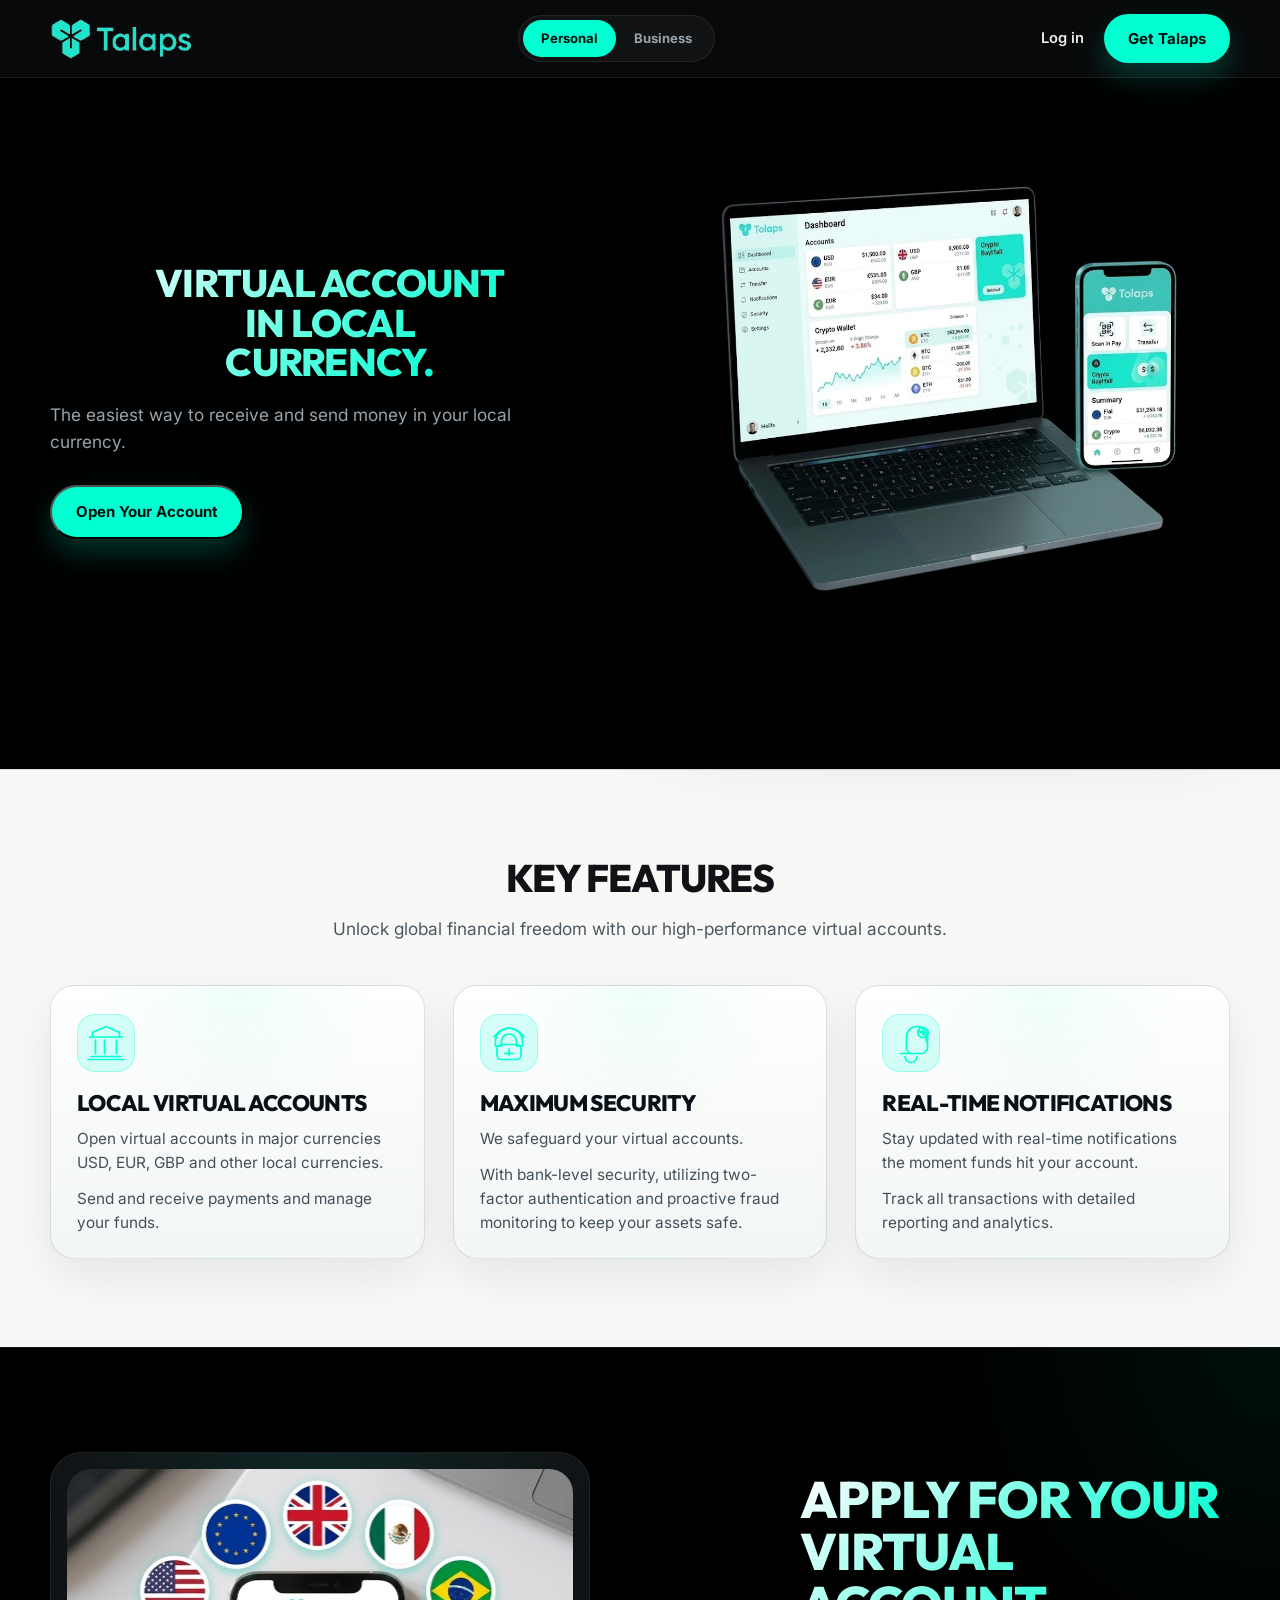
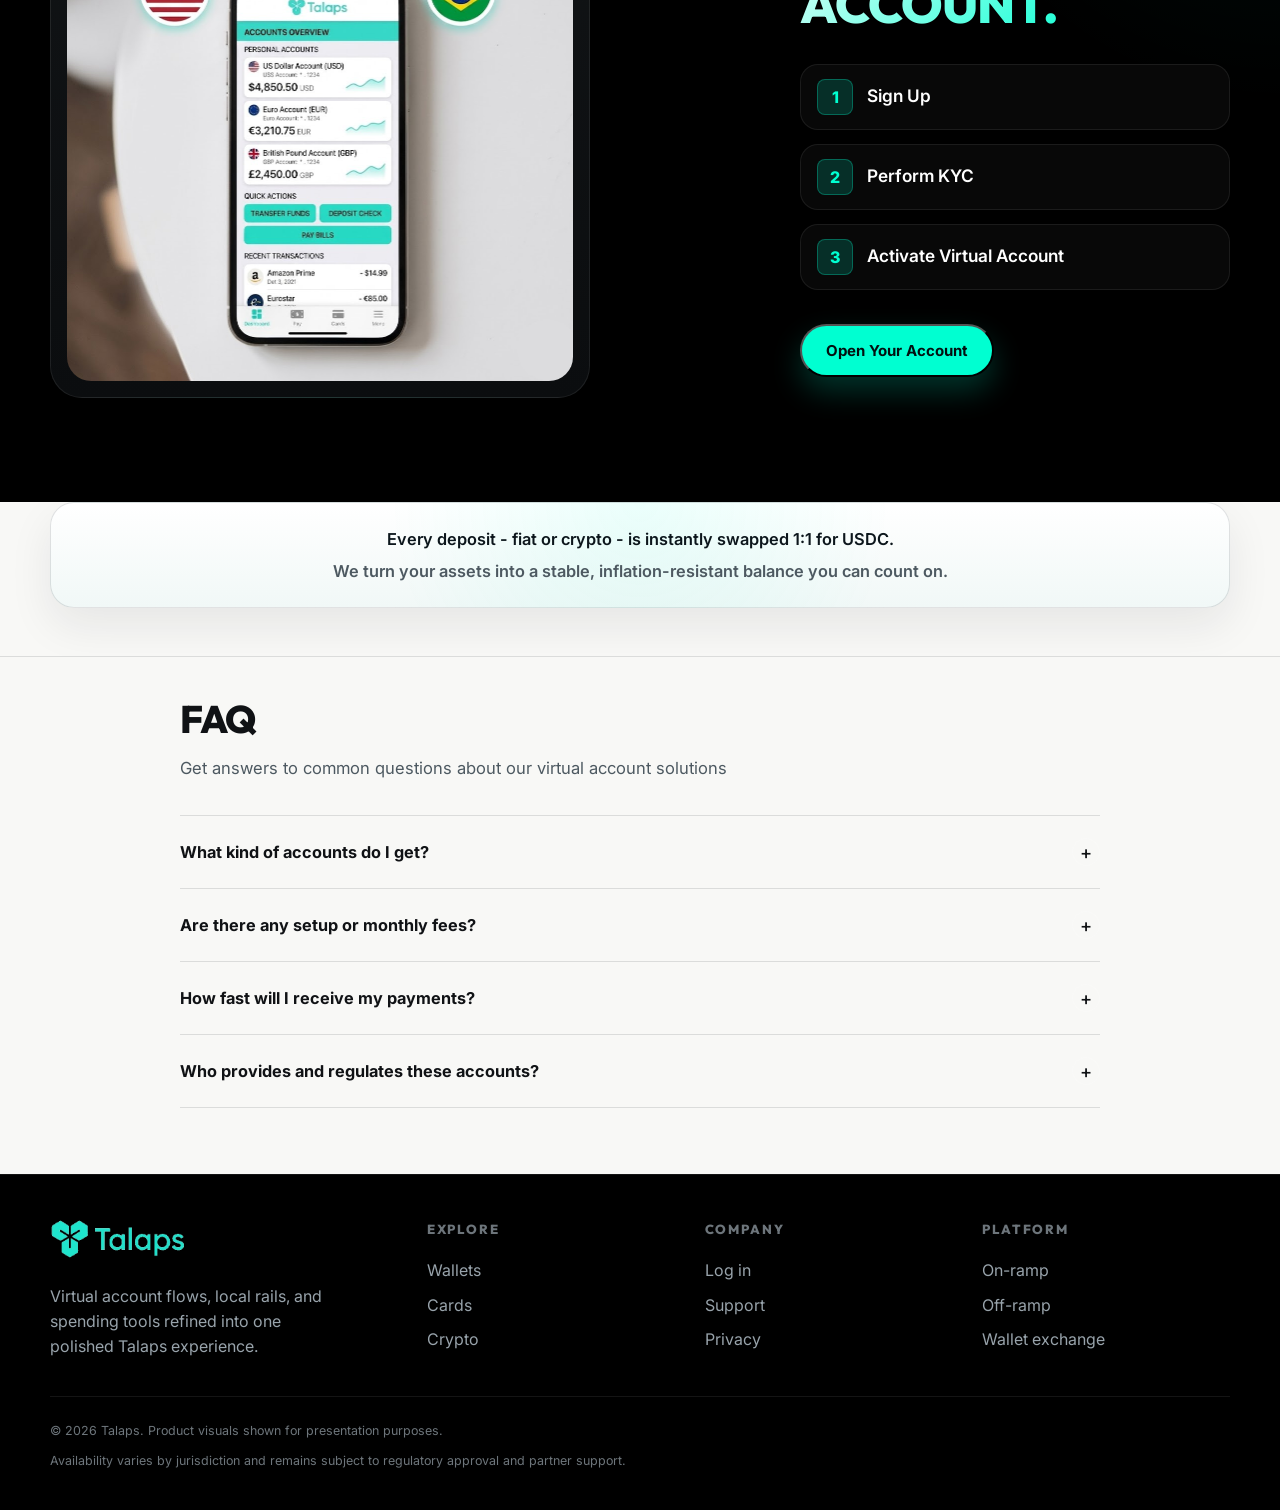
==== commit 99694b9d: "Talaps site visuals and assets" ====
--- a/accounts.html
+++ b/accounts.html
@@ -21,10 +21,10 @@
                 <img src="assets/talaps555_clean_edgepeeled.png" alt="Talaps" class="logo-img">
             </a>
 
-            <div class="segment-menu" data-segment-menu>
+            <div class="segment-menu" data-segment-menu data-default-panel="personal">
                 <div class="toggle-pill" aria-label="Product type">
                     <button type="button" class="toggle-btn active" data-type="personal" data-segment-panel="personal">Personal</button>
-                    <button type="button" class="toggle-btn" data-type="business" data-segment-panel="business">Business</button>
+                    <a href="business.html" class="toggle-btn toggle-link">Business</a>
                 </div>
 
                 <div class="segment-submenu active" data-segment-submenu="personal" aria-label="Personal product categories">
@@ -33,17 +33,11 @@
                     <a href="crypto.html" class="submenu-link">Crypto</a>
                 </div>
 
-                <div class="segment-submenu" data-segment-submenu="business" aria-label="Business product categories">
-                    <a href="business.html#business-accounts" class="submenu-link">Accounts</a>
-                    <a href="business.html#business-cards" class="submenu-link">Cards</a>
-                    <a href="business.html#business-crypto" class="submenu-link">Crypto</a>
-                </div>
-            </div>
-
-            <div class="nav-auth" aria-label="Account access">
-                <button type="button" class="btn btn-secondary nav-auth-btn" data-auth-open="login">Log in</button>
-                <button type="button" class="btn btn-primary nav-auth-btn nav-auth-btn-primary"
-                    data-auth-open="register">Sign up</button>
+            </div>
+
+            <div class="nav-actions" aria-label="Account access">
+                <a href="#" class="nav-link" data-auth-open="login">Log in</a>
+                <a href="#" class="btn btn-primary" data-auth-open="register">Get Talaps</a>
             </div>
         </div>
     </nav>
@@ -108,13 +102,19 @@
         <section class="accounts-hero">
             <div class="accounts-shell accounts-hero-grid">
                 <div class="accounts-hero-copy reveal">
-                    <h1 class="accounts-hero-title">VIRTUAL ACCOUNT<br>IN LOCAL CURRENCY</h1>
-                    <p class="accounts-hero-subtitle">The easiest way to receive and send money in your local currency.</p>
-                    <button type="button" class="btn btn-primary accounts-hero-cta" data-auth-open="register">Open Your Account</button>
+                    <h1 class="section-title text-gradient hero-title accounts-hero-title">
+                        <span class="hero-title-line">Virtual account</span>
+                        <span class="hero-title-line">in local</span>
+                        <span class="hero-title-line">currency.</span>
+                    </h1>
+                    <p class="hero-subtitle accounts-hero-subtitle">The easiest way to receive and send money in your local currency.</p>
+                    <div class="hero-actions accounts-hero-actions">
+                        <button type="button" class="btn btn-primary accounts-hero-cta" data-auth-open="register">Open Your Account</button>
+                    </div>
                 </div>
 
                 <div class="accounts-hero-visual reveal" data-reveal="right">
-                    <img src="assets/talaps500.jpg" alt="Talaps dashboard shown on laptop and phone"
+                    <img src="assets/talaps503_clean.jpg" alt="Talaps dashboard shown on laptop and phone"
                         class="accounts-hero-composite">
                 </div>
             </div>
@@ -175,7 +175,7 @@
             <div class="accounts-shell accounts-apply-grid">
                 <div class="accounts-apply-visual reveal" data-reveal="left">
                     <div class="accounts-apply-frame">
-                        <img src="assets/talaps501.jpg" alt="Talaps virtual account interface with country flags"
+                        <img src="assets/talaps504_clean.jpg" alt="Talaps virtual account interface with country flags"
                             class="accounts-apply-image">
                     </div>
                 </div>
--- a/style.css
+++ b/style.css
@@ -249,12 +249,24 @@
     font-size: 0.82rem;
     font-weight: 700;
     cursor: pointer;
+    display: inline-flex;
+    align-items: center;
+    justify-content: center;
+    text-decoration: none;
     transition: background var(--transition-smooth), color var(--transition-smooth), transform var(--transition-smooth);
 }
 
 .toggle-btn.active {
     background: var(--accent);
     color: #041010;
+}
+
+.toggle-link {
+    color: var(--text-secondary);
+}
+
+.toggle-link:hover {
+    color: #ffffff;
 }
 
 .nav-actions {
@@ -276,8 +288,8 @@
 
 .nav-auth-btn {
     min-height: 44px;
-    padding: 11px 18px;
-    font-size: 0.88rem;
+    padding: 8px 18px;
+    font-size: 0.82rem;
     white-space: nowrap;
 }
 
@@ -1225,11 +1237,13 @@
 }
 
 .flag-eu {
-    background-image: url("data:image/svg+xml,%3Csvg xmlns='http://www.w3.org/2000/svg' viewBox='0 0 24 24'%3E%3Ccircle cx='12' cy='12' r='12' fill='%231a53c7'/%3E%3Cg fill='%23ffd84d'%3E%3Ccircle cx='12' cy='4.2' r='1'/%3E%3Ccircle cx='16.6' cy='5.4' r='1'/%3E%3Ccircle cx='19.8' cy='8.8' r='1'/%3E%3Ccircle cx='21' cy='13.4' r='1'/%3E%3Ccircle cx='19.8' cy='18' r='1'/%3E%3Ccircle cx='16.6' cy='21.4' r='1'/%3E%3Ccircle cx='12' cy='22.6' r='1'/%3E%3Ccircle cx='7.4' cy='21.4' r='1'/%3E%3Ccircle cx='4.2' cy='18' r='1'/%3E%3Ccircle cx='3' cy='13.4' r='1'/%3E%3Ccircle cx='4.2' cy='8.8' r='1'/%3E%3Ccircle cx='7.4' cy='5.4' r='1'/%3E%3C/g%3E%3C/svg%3E");
+    background-image: url("data:image/svg+xml,%3Csvg xmlns='http://www.w3.org/2000/svg' viewBox='0 0 24 24'%3E%3Ccircle cx='12' cy='12' r='12' fill='%231a53c7'/%3E%3Cg fill='%23ffd84d'%3E%3Ccircle cx='12' cy='5.2' r='0.8'/%3E%3Ccircle cx='15.4' cy='6.1' r='0.8'/%3E%3Ccircle cx='17.9' cy='8.6' r='0.8'/%3E%3Ccircle cx='18.8' cy='12' r='0.8'/%3E%3Ccircle cx='17.9' cy='15.4' r='0.8'/%3E%3Ccircle cx='15.4' cy='17.9' r='0.8'/%3E%3Ccircle cx='12' cy='18.8' r='0.8'/%3E%3Ccircle cx='8.6' cy='17.9' r='0.8'/%3E%3Ccircle cx='6.1' cy='15.4' r='0.8'/%3E%3Ccircle cx='5.2' cy='12' r='0.8'/%3E%3Ccircle cx='6.1' cy='8.6' r='0.8'/%3E%3Ccircle cx='8.6' cy='6.1' r='0.8'/%3E%3C/g%3E%3C/svg%3E");
+    background-size: 100% 100%;
 }
 
 .flag-gb {
-    background-image: url("data:image/svg+xml,%3Csvg xmlns='http://www.w3.org/2000/svg' viewBox='0 0 24 24'%3E%3Cdefs%3E%3CclipPath id='c'%3E%3Ccircle cx='12' cy='12' r='12'/%3E%3C/clipPath%3E%3C/defs%3E%3Cg clip-path='url(%23c)'%3E%3Crect width='24' height='24' fill='%230d3b8d'/%3E%3Cpath d='M0 3l3-3 21 21-3 3zM21 0l3 3L3 24l-3-3z' fill='%23fff'/%3E%3Cpath d='M0 4.5L4.5 0l19.5 19.5L19.5 24zM19.5 0L24 4.5 4.5 24 0 19.5z' fill='%23cf2033'/%3E%3Crect x='9' width='6' height='24' fill='%23fff'/%3E%3Crect y='9' width='24' height='6' fill='%23fff'/%3E%3Crect x='10.2' width='3.6' height='24' fill='%23cf2033'/%3E%3Crect y='10.2' width='24' height='3.6' fill='%23cf2033'/%3E%3C/g%3E%3C/svg%3E");
+    background-image: url("data:image/svg+xml,%3Csvg xmlns='http://www.w3.org/2000/svg' viewBox='0 0 24 24'%3E%3Cdefs%3E%3CclipPath id='c'%3E%3Ccircle cx='12' cy='12' r='12'/%3E%3C/clipPath%3E%3C/defs%3E%3Cg clip-path='url(%23c)'%3E%3Crect width='24' height='24' fill='%2301247d'/%3E%3Cpath d='M-2 2.5L2.5-2 26 21.5 21.5 26zM21.5-2L26 2.5 2.5 26-2 21.5z' fill='%23fff'/%3E%3Cpath d='M-2 4.2L4.2-2 26 19.8 19.8 26zM19.8-2L26 4.2 4.2 26-2 19.8z' fill='%23cf142b'/%3E%3Crect x='8' width='8' height='24' fill='%23fff'/%3E%3Crect y='8' width='24' height='8' fill='%23fff'/%3E%3Crect x='9.4' width='5.2' height='24' fill='%23cf142b'/%3E%3Crect y='9.4' width='24' height='5.2' fill='%23cf142b'/%3E%3C/g%3E%3C/svg%3E");
+    background-size: 100% 100%;
 }
 
 .flag-mx {
@@ -1281,110 +1295,96 @@
 }
 
 .partner-marquee-section {
-    --partner-cover-width: clamp(72px, 8vw, 118px);
+    --partner-safe-gutter: clamp(18px, 2.2vw, 28px);
+    --partner-gap: clamp(42px, 5vw, 76px);
+    --partner-logo-height: clamp(23px, 2vw, 29px);
+    --partner-slot-width: clamp(132px, 12vw, 154px);
+    --partner-wordmark-width: clamp(88px, 8vw, 96px);
+    --partner-duration: 24s;
     background: #f5f5f3;
     border-top: 1px solid rgba(10, 18, 24, 0.06);
     border-bottom: 1px solid rgba(10, 18, 24, 0.06);
 }
 
 .partner-marquee-shell {
-    position: relative;
-    isolation: isolate;
-    width: min(calc(100% - 48px), 1600px);
+    width: min(calc(100% - 48px), 1120px);
     margin: 0 auto;
-    padding: clamp(34px, 4.4vw, 50px) 0;
-}
-
-.partner-marquee-shell::before,
-.partner-marquee-shell::after {
-    content: "";
-    position: absolute;
-    top: 0;
-    bottom: 0;
-    width: var(--partner-cover-width);
-    background: #f5f5f3;
-    pointer-events: none;
-    z-index: 2;
-}
-
-.partner-marquee-shell::before {
-    left: 0;
-}
-
-.partner-marquee-shell::after {
-    right: 0;
+    padding: clamp(24px, 3vw, 32px) 0;
 }
 
 .partner-marquee-window {
     position: relative;
-    z-index: 1;
     overflow: hidden;
-    padding-inline: 0;
-    mask-image: none;
-    -webkit-mask-image: none;
+    padding-inline: clamp(10px, 1.5vw, 18px);
 }
 
 .partner-marquee-track {
     display: flex;
     align-items: center;
-    gap: 0;
     width: max-content;
     min-width: max-content;
-    animation: partner-marquee-scroll 31s linear infinite;
+    animation: partner-marquee-scroll var(--partner-duration) linear infinite;
+    animation-play-state: running;
     will-change: transform;
 }
 
 .partner-marquee-set {
     display: flex;
     align-items: center;
-    gap: clamp(44px, 6vw, 110px);
-    flex-shrink: 0;
+    justify-content: flex-start;
+    gap: var(--partner-gap);
+    flex: 0 0 auto;
     min-width: max-content;
-    padding-inline: clamp(14px, 2vw, 28px);
+    padding-inline: var(--partner-safe-gutter);
 }
 
 .partner-mark {
     display: inline-flex;
     align-items: center;
     justify-content: center;
-    min-width: fit-content;
-    height: 54px;
+    flex: 0 0 auto;
+    width: var(--partner-slot-width);
+    height: clamp(36px, 3.2vw, 42px);
     color: #101215;
     line-height: 1;
     white-space: nowrap;
-    flex: 0 0 auto;
-}
-
-.partner-mark-apple {
-    gap: 10px;
-    font-size: clamp(2rem, 2vw, 2.35rem);
-    font-weight: 700;
-    letter-spacing: -0.05em;
-}
-
-.partner-mark-svg {
-    display: inline-block;
-    flex-shrink: 0;
-}
-
-.partner-mark-apple-icon {
-    width: 0.8em;
-    height: 0.95em;
+    padding: 0 8px;
 }
 
 .partner-mark-wordmark {
     display: block;
-    width: auto;
+    width: var(--partner-wordmark-width);
+    height: var(--partner-logo-height);
     max-width: 100%;
+    max-height: 100%;
     object-fit: contain;
-    flex-shrink: 0;
-}
-
-.partner-mark-gpay,
-.partner-mark-persona,
-.partner-mark-visa,
-.partner-mark-bridge {
-    height: 38px;
+}
+
+.partner-mark-wordmark-applepay {
+    width: var(--partner-wordmark-width);
+    transform: scale(0.9);
+    transform-origin: center center;
+}
+
+.partner-mark-wordmark-bridge {
+    transform: scale(0.9);
+    transform-origin: center center;
+}
+
+.partner-mark-wordmark-gpay {
+    width: var(--partner-wordmark-width);
+    transform: scale(1.22);
+    transform-origin: center center;
+}
+
+.partner-mark-wordmark-persona {
+    transform: scale(1.2);
+    transform-origin: center center;
+}
+
+.partner-mark-wordmark-visa {
+    transform: scale(1.14);
+    transform-origin: center center;
 }
 
 @keyframes partner-marquee-scroll {
@@ -1494,10 +1494,10 @@
 }
 
 .crypto-deposits-title {
-    max-width: 720px;
-    font-size: clamp(3rem, 5vw, 4.95rem);
-    line-height: 0.92;
-    letter-spacing: -0.05em;
+    max-width: 520px;
+    font-size: clamp(1.95rem, 3vw, 2.65rem);
+    line-height: 1.15;
+    letter-spacing: -0.02em;
     color: #eef2f5;
 }
 
@@ -1684,11 +1684,23 @@
 }
 
 .faq-symbol {
-    display: none;
+    margin-left: auto;
+    display: inline-flex;
+    align-items: center;
+    justify-content: center;
+    width: 28px;
+    height: 28px;
+    flex: 0 0 28px;
+    border: 1px solid rgba(255, 255, 255, 0.18);
+    border-radius: 999px;
+    color: var(--accent-bright);
+    font-size: 1.15rem;
+    font-weight: 500;
+    line-height: 1;
+    background: transparent;
 }
 
 .faq-item.active .faq-symbol {
-    transform: rotate(45deg);
     border-color: var(--accent-border);
     background: var(--accent-soft);
 }
@@ -2084,37 +2096,23 @@
     }
 
     .partner-marquee-shell {
-        --partner-cover-width: 64px;
-        width: min(calc(100% - 28px), 1600px);
-        padding: 28px 0;
-    }
-
-    .partner-marquee-window {
-        padding-inline: 0;
+        --partner-safe-gutter: 16px;
+        width: min(calc(100% - 28px), 1100px);
+        padding: 22px 0;
     }
 
     .partner-marquee-track {
-        animation-duration: 27s;
+        animation-duration: 22s;
     }
 
     .partner-marquee-set {
-        gap: clamp(24px, 4vw, 52px);
-        padding-inline: 10px;
+        gap: 28px;
+        padding-inline: var(--partner-safe-gutter);
     }
 
     .partner-mark {
-        height: 44px;
-    }
-
-    .partner-mark-apple {
-        font-size: 1.62rem;
-    }
-
-    .partner-mark-gpay,
-    .partner-mark-persona,
-    .partner-mark-visa,
-    .partner-mark-bridge {
-        height: 30px;
+        width: clamp(118px, 20vw, 138px);
+        height: 34px;
     }
 
 }
@@ -2122,6 +2120,11 @@
 @media (max-width: 560px) {
     :root {
         --hero-edge-gap: 42px;
+    }
+
+    .partner-marquee-section {
+        --partner-logo-height: 22px;
+        --partner-wordmark-width: 74px;
     }
 
     .navbar {
@@ -2182,9 +2185,9 @@
     }
 
     .partner-marquee-shell {
-        --partner-cover-width: 44px;
-        width: calc(100% - 20px);
-        padding: 22px 0;
+        --partner-safe-gutter: 8px;
+        width: calc(100% - 16px);
+        padding: 14px 0;
     }
 
     .partner-marquee-window {
@@ -2192,28 +2195,36 @@
     }
 
     .partner-marquee-track {
-        animation-duration: 24s;
+        animation-duration: 18s;
     }
 
     .partner-marquee-set {
-        gap: 22px;
-        padding-inline: 8px;
+        gap: 14px;
+        padding-inline: var(--partner-safe-gutter);
     }
 
     .partner-mark {
-        height: 36px;
-    }
-
-    .partner-mark-apple {
-        gap: 8px;
-        font-size: 1.28rem;
-    }
-
-    .partner-mark-gpay,
-    .partner-mark-persona,
-    .partner-mark-visa,
-    .partner-mark-bridge {
-        height: 22px;
+        width: 96px;
+        height: 30px;
+        padding: 0 4px;
+    }
+
+    .partner-mark-wordmark-applepay {
+        width: var(--partner-wordmark-width);
+        transform: scale(0.92);
+    }
+
+    .partner-mark-wordmark-gpay {
+        width: var(--partner-wordmark-width);
+        transform: scale(1.16);
+    }
+
+    .partner-mark-wordmark-persona {
+        transform: scale(1.14);
+    }
+
+    .partner-mark-wordmark-visa {
+        transform: scale(1.1);
     }
 
     .auth-modal {
@@ -2291,6 +2302,55 @@
 
     .stack-showcase {
         width: min(100%, 420px);
+    }
+}
+
+@media (max-width: 420px) {
+    .partner-marquee-section {
+        --partner-logo-height: 18px;
+        --partner-wordmark-width: 56px;
+    }
+
+    .partner-marquee-shell {
+        --partner-safe-gutter: 4px;
+        width: calc(100% - 8px);
+        padding: 12px 0;
+    }
+
+    .partner-marquee-track {
+        animation-duration: 16s;
+    }
+
+    .partner-marquee-set {
+        gap: 8px;
+    }
+
+    .partner-mark {
+        width: 70px;
+        height: 24px;
+        padding: 0 2px;
+    }
+
+    .partner-mark-wordmark {
+        max-width: 66px;
+    }
+
+    .partner-mark-wordmark-applepay {
+        width: var(--partner-wordmark-width);
+        transform: scale(0.94);
+    }
+
+    .partner-mark-wordmark-gpay {
+        width: var(--partner-wordmark-width);
+        transform: scale(1.1);
+    }
+
+    .partner-mark-wordmark-persona {
+        transform: scale(1.1);
+    }
+
+    .partner-mark-wordmark-visa {
+        transform: scale(1.06);
     }
 }
 
@@ -2775,8 +2835,10 @@
 }
 
 .cardsref-type {
-    display: grid;
-    justify-items: start;
+    display: flex;
+    flex-direction: column;
+    align-items: flex-start;
+    gap: 14px;
 }
 
 .cardsref-card {
@@ -2896,6 +2958,29 @@
     line-height: 0.95;
 }
 
+/* Override older checklist positioning so both card lists align cleanly. */
+.cardsref-checks {
+    margin: 0;
+    gap: 12px;
+}
+
+.cardsref-checks li {
+    display: flex;
+    align-items: center;
+    gap: 10px;
+    padding-left: 0;
+    line-height: 1.35;
+}
+
+.cardsref-checks li::before {
+    content: "\2713";
+    position: static;
+    flex: 0 0 17px;
+    display: flex;
+    align-items: center;
+    justify-content: center;
+}
+
 .cardsref-faq > p {
     margin: 8px 0 0;
     color: #eff6fb;
@@ -3357,12 +3442,9 @@
     color: #ffffff;
 }
 
-.accounts-page-body .navbar {
-    background: rgba(0, 0, 0, 0.95);
-}
-
 .accounts-page-main {
-    background: #000000;
+    background: var(--bg-light);
+    color: var(--text-dark);
 }
 
 .accounts-shell {
@@ -3372,37 +3454,42 @@
 
 .accounts-hero {
     background: #000000;
-    padding: clamp(54px, 8vw, 96px) 0 clamp(74px, 9vw, 108px);
+    padding: var(--hero-edge-gap) 0 clamp(74px, 9vw, 108px);
 }
 
 .accounts-hero-grid {
     display: grid;
-    grid-template-columns: minmax(0, 470px) minmax(0, 1fr);
-    gap: clamp(42px, 7vw, 110px);
+    grid-template-columns: minmax(0, 1fr) minmax(0, 1fr);
+    gap: clamp(24px, 3.4vw, 44px);
     align-items: center;
 }
 
 .accounts-hero-copy {
-    max-width: 470px;
+    max-width: 560px;
 }
 
 .accounts-hero-title {
-    font-size: clamp(3.1rem, 5.7vw, 5.2rem);
-    line-height: 0.94;
-    letter-spacing: -0.035em;
-    color: #85f9ef;
+    width: auto;
+    max-width: 560px;
+    margin: 0 0 20px;
+    font-size: clamp(2rem, 3vw, 2.85rem);
+    line-height: 1.02;
+    letter-spacing: -0.02em;
 }
 
 .accounts-hero-subtitle {
-    margin-top: 30px;
-    max-width: 360px;
-    color: #ffffff;
-    font-size: clamp(1.02rem, 1.5vw, 1.18rem);
-    line-height: 1.48;
+    max-width: 500px;
+    margin-bottom: 30px;
+}
+
+.accounts-hero-actions {
+    display: flex;
+    align-items: center;
+    flex-wrap: wrap;
+    gap: 16px 20px;
 }
 
 .accounts-hero-cta {
-    margin-top: 42px;
     min-width: 168px;
 }
 
@@ -3502,9 +3589,10 @@
 }
 
 .accounts-features-section {
-    background: #efefef;
-    color: #0a0f14;
-    padding: clamp(56px, 8vw, 90px) 0;
+    background: var(--bg-light);
+    color: var(--text-dark);
+    padding: clamp(52px, 8vw, 88px) 0;
+    border-top: 1px solid var(--border-light);
 }
 
 .accounts-section-head {
@@ -3512,41 +3600,53 @@
 }
 
 .accounts-section-head h2 {
-    font-size: clamp(3rem, 5vw, 4.35rem);
-    line-height: 0.98;
-    color: #070b10;
+    font-size: clamp(1.95rem, 3vw, 2.65rem);
+    line-height: 1.05;
+    color: var(--text-dark);
 }
 
 .accounts-section-head p {
     margin: 18px auto 0;
-    max-width: 760px;
-    color: #2d3944;
-    font-size: clamp(1rem, 1.35vw, 1.2rem);
+    max-width: 620px;
+    color: #4d5961;
+    font-size: clamp(1rem, 1.35vw, 1.12rem);
 }
 
 .accounts-feature-grid {
-    margin-top: 58px;
+    margin-top: 42px;
     display: grid;
     grid-template-columns: repeat(3, minmax(0, 1fr));
-    gap: 34px;
+    gap: 28px;
 }
 
 .accounts-feature-card {
-    min-height: 338px;
-    border: 2px solid #11e8d6;
-    border-radius: 26px;
-    background: linear-gradient(180deg, #a6f5ee 0%, #93efe5 100%);
-    padding: 26px 24px 24px;
-    box-shadow: 0 10px 22px rgba(0, 0, 0, 0.06);
+    min-height: 0;
+    border: 1px solid var(--border-light);
+    border-radius: var(--radius-lg);
+    background:
+        radial-gradient(circle at top, rgba(0, 255, 209, 0.06), transparent 42%),
+        linear-gradient(180deg, #ffffff 0%, #f2f6f5 100%);
+    padding: 28px 26px 24px;
+    box-shadow: 0 18px 44px rgba(20, 30, 34, 0.08);
+    transition: transform var(--transition-smooth), border-color var(--transition-smooth), box-shadow var(--transition-smooth);
+}
+
+.accounts-feature-card:hover {
+    transform: translateY(-4px);
+    border-color: var(--accent-border);
+    box-shadow: 0 24px 54px rgba(20, 30, 34, 0.12);
 }
 
 .accounts-feature-icon {
-    width: 56px;
-    height: 56px;
+    width: 58px;
+    height: 58px;
     display: inline-flex;
     align-items: center;
     justify-content: center;
-    color: #050a0f;
+    border-radius: 18px;
+    border: 1px solid var(--accent-border);
+    background: var(--accent-soft);
+    color: var(--accent);
 }
 
 .accounts-feature-icon svg {
@@ -3560,26 +3660,26 @@
 }
 
 .accounts-feature-card h3 {
-    margin-top: 14px;
-    font-family: 'Inter', sans-serif;
-    font-size: 1.7rem;
-    font-weight: 800;
-    line-height: 1.08;
-    letter-spacing: -0.045em;
-    text-transform: none;
+    margin-top: 18px;
+    font-size: 1.4rem;
+    line-height: 1.05;
+    letter-spacing: -0.03em;
     color: #081117;
 }
 
 .accounts-feature-card p {
-    margin-top: 14px;
-    color: #102029;
-    font-size: 1rem;
-    line-height: 1.44;
+    margin-top: 12px;
+    color: #42505a;
+    font-size: 0.96rem;
+    line-height: 1.55;
 }
 
 .accounts-apply-section {
-    background: #000000;
+    background:
+        radial-gradient(circle at top right, rgba(0, 255, 209, 0.06), transparent 24%),
+        #000000;
     padding: clamp(66px, 9vw, 104px) 0;
+    border-top: 1px solid var(--border-dark);
 }
 
 .accounts-apply-grid {
@@ -3592,17 +3692,22 @@
 .accounts-apply-frame {
     position: relative;
     width: min(100%, 540px);
-    background: transparent;
-    padding: 0;
+    border-radius: var(--radius-xl);
+    border: 1px solid var(--border-dark);
+    background:
+        radial-gradient(circle at top, rgba(0, 255, 209, 0.08), transparent 40%),
+        linear-gradient(180deg, #111416 0%, #0b0d0f 100%);
+    padding: 16px;
     overflow: hidden;
+    box-shadow: var(--shadow-soft);
 }
 
 .accounts-apply-image {
     display: block;
     width: 100%;
     height: auto;
-    border-radius: 24px;
-    box-shadow: 0 22px 56px rgba(0, 0, 0, 0.2);
+    border-radius: calc(var(--radius-xl) - 8px);
+    box-shadow: none;
 }
 
 .accounts-apply-phone {
@@ -3669,9 +3774,12 @@
 }
 
 .accounts-apply-copy h2 {
-    font-size: clamp(3.15rem, 5vw, 4.75rem);
-    line-height: 0.96;
-    color: #88fff3;
+    font-size: clamp(2.2rem, 4vw, 3.35rem);
+    line-height: 1.02;
+    background: linear-gradient(135deg, #ffffff 0%, var(--accent) 82%);
+    -webkit-background-clip: text;
+    background-clip: text;
+    -webkit-text-fill-color: transparent;
 }
 
 .accounts-step-list {
@@ -3679,94 +3787,111 @@
     padding: 0;
     list-style: none;
     display: grid;
-    gap: 18px;
+    gap: 14px;
 }
 
 .accounts-step-list li {
     display: flex;
     align-items: center;
     gap: 14px;
+    padding: 14px 16px;
+    border: 1px solid var(--border-dark);
+    border-radius: 18px;
+    background: rgba(255, 255, 255, 0.03);
     color: #ffffff;
-    font-size: 1.45rem;
-    font-weight: 500;
+    font-size: 1.08rem;
+    font-weight: 600;
 }
 
 .accounts-step-number {
-    width: 32px;
-    height: 32px;
-    border: 2px solid #0fe9da;
+    width: 36px;
+    height: 36px;
+    border: 1px solid var(--accent-border);
     border-radius: 8px;
     display: inline-flex;
     align-items: center;
     justify-content: center;
-    color: #7ef8eb;
-    font-size: 1.05rem;
+    background: var(--accent-soft);
+    color: var(--accent);
+    font-size: 1rem;
     font-weight: 800;
     line-height: 1;
 }
 
 .accounts-apply-cta {
-    margin-top: 42px;
+    margin-top: 34px;
     min-width: 166px;
 }
 
 .accounts-note-section {
-    background: #efefef;
-    padding: 0 0 18px;
+    background: var(--bg-light);
+    padding: 0 0 clamp(34px, 6vw, 48px);
 }
 
 .accounts-note-banner {
-    border: 2px solid #10e7d8;
-    border-radius: 16px;
-    background: linear-gradient(180deg, #b7f8f2 0%, #a8f5ee 100%);
-    padding: 18px 26px;
+    border: 1px solid var(--border-light);
+    border-radius: var(--radius-lg);
+    background:
+        radial-gradient(circle at top, rgba(0, 255, 209, 0.08), transparent 42%),
+        linear-gradient(180deg, #ffffff 0%, #f1f8f7 100%);
+    padding: 24px 28px;
     text-align: center;
-    color: #050b10;
+    color: #0c161c;
     font-size: clamp(1rem, 1.28vw, 1.16rem);
-    font-weight: 500;
+    font-weight: 600;
     line-height: 1.48;
+    box-shadow: 0 18px 44px rgba(20, 30, 34, 0.08);
+}
+
+.accounts-note-banner p + p {
+    margin-top: 8px;
+    color: #4d5961;
 }
 
 .accounts-faq-section {
-    background: #000000;
-    padding: clamp(24px, 4vw, 34px) 0 clamp(36px, 6vw, 50px);
+    background: var(--bg-light);
+    padding: clamp(24px, 4vw, 34px) 0 clamp(48px, 7vw, 66px);
+    border-top: 1px solid var(--border-light);
 }
 
 .accounts-faq-shell {
     padding-top: 8px;
+    max-width: 920px;
 }
 
 .accounts-faq-title {
-    font-size: clamp(4rem, 7vw, 5.6rem);
-    line-height: 0.9;
-    color: #ffffff;
+    margin-bottom: 16px;
+    font-size: clamp(1.95rem, 3vw, 2.65rem);
+    line-height: 1.05;
+    color: var(--text-dark);
 }
 
 .accounts-faq-intro {
-    margin-top: 18px;
-    color: #ffffff;
+    max-width: 620px;
+    margin-bottom: 34px;
+    color: #4d5961;
     font-size: 1.04rem;
 }
 
 .accounts-faq-shell .faq-container {
-    margin-top: 18px;
-    border-top: 1px solid rgba(255, 255, 255, 0.12);
+    margin-top: 0;
+    border-top: 1px solid var(--border-light);
 }
 
 .accounts-faq-shell .faq-item {
-    border-bottom: 1px solid rgba(255, 255, 255, 0.1);
+    border-bottom: 1px solid var(--border-light);
 }
 
 .accounts-faq-shell .faq-trigger {
     padding-left: 0;
     padding-right: 0;
-    color: #ffffff;
+    color: var(--text-dark);
 }
 
 .accounts-faq-shell .faq-answer-inner {
     padding-left: 0;
     padding-right: 0;
-    color: rgba(255, 255, 255, 0.8);
+    color: #4d5961;
 }
 
 .accounts-footer {
@@ -3823,8 +3948,12 @@
     }
 
     .accounts-hero {
-        padding-top: 38px;
+        padding-top: 12px;
         padding-bottom: 54px;
+    }
+
+    .accounts-hero-grid {
+        gap: 12px;
     }
 
     .accounts-hero-title,
@@ -3833,6 +3962,29 @@
         font-size: clamp(2.5rem, 12vw, 4rem);
     }
 
+    .accounts-hero-copy {
+        order: 2;
+        max-width: 100%;
+    }
+
+    .accounts-hero-visual {
+        order: 1;
+        justify-content: flex-end;
+        margin-top: -4px;
+        margin-right: -18px;
+    }
+
+    .accounts-hero-composite {
+        width: min(100%, 640px);
+        max-width: none;
+    }
+
+    .accounts-hero-subtitle,
+    .accounts-hero-actions {
+        margin-left: 0;
+        margin-right: 0;
+    }
+
     .accounts-device-stage {
         min-height: 320px;
     }
